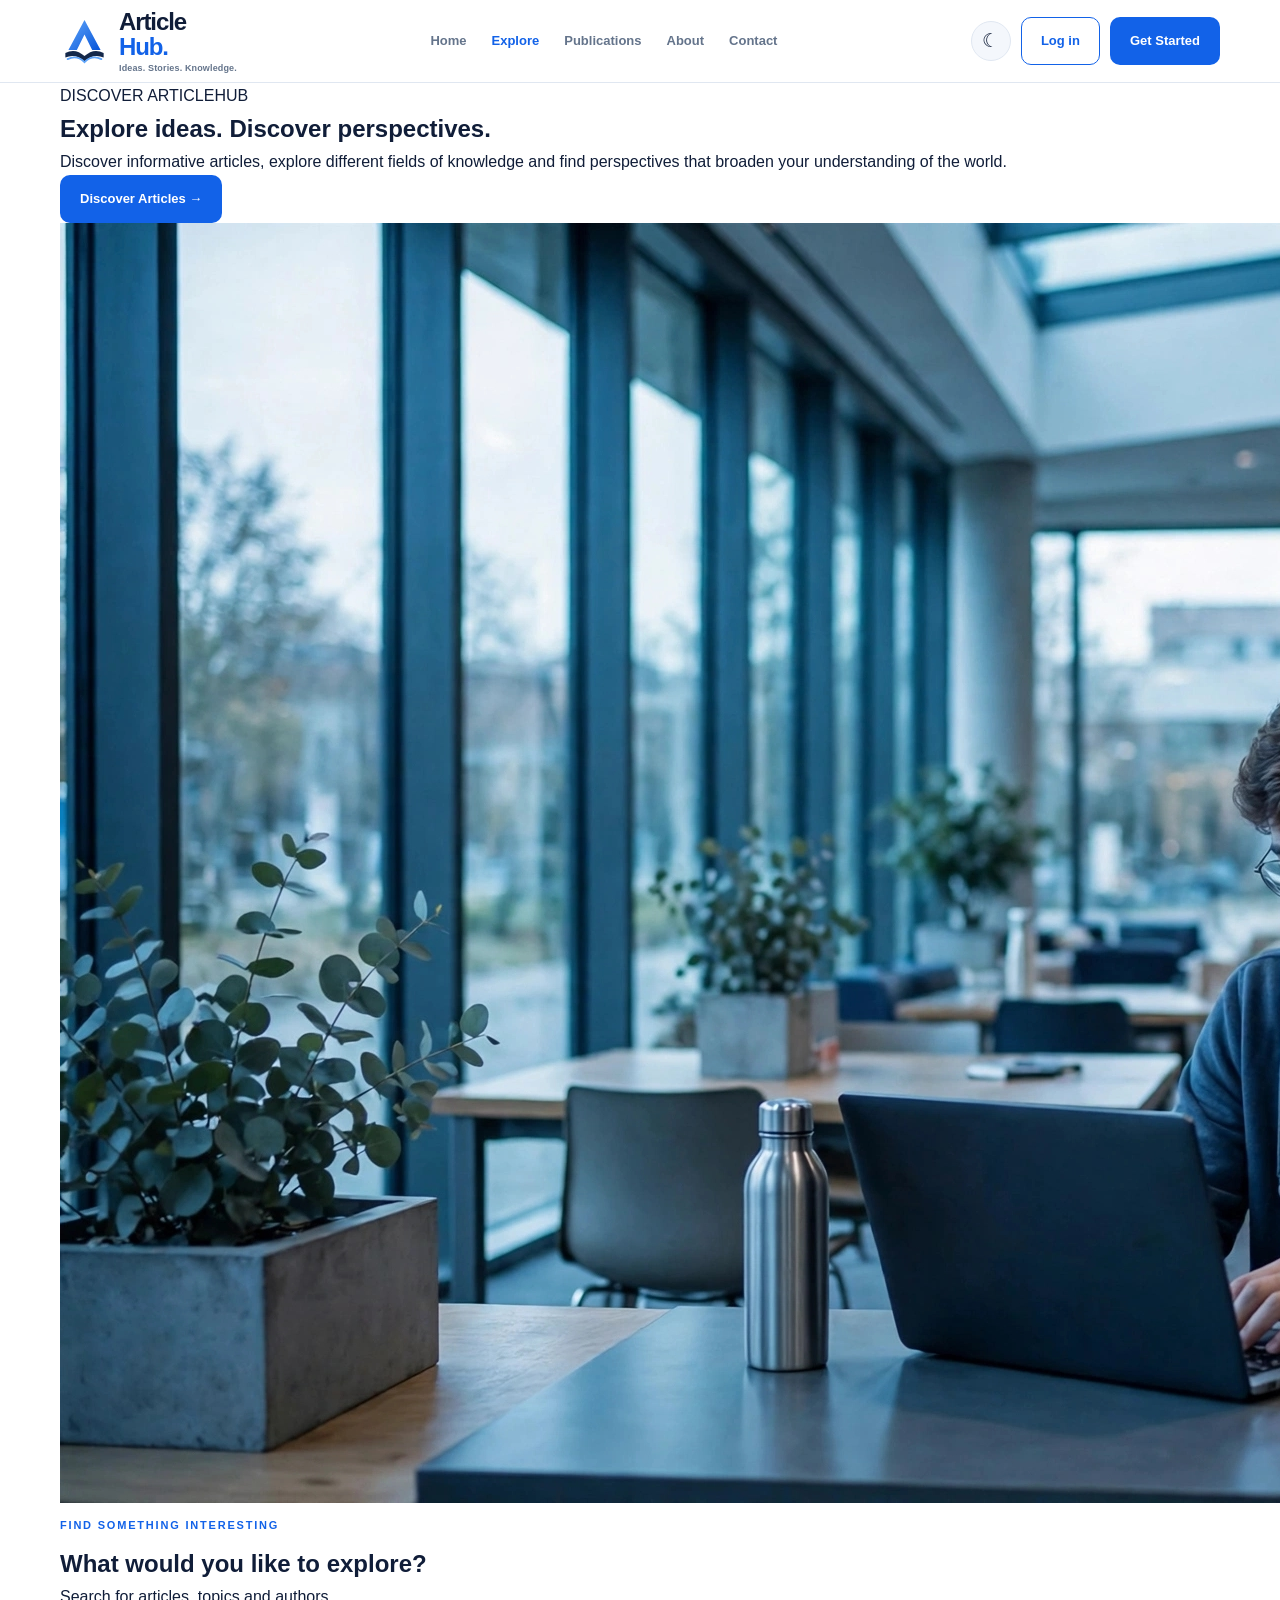
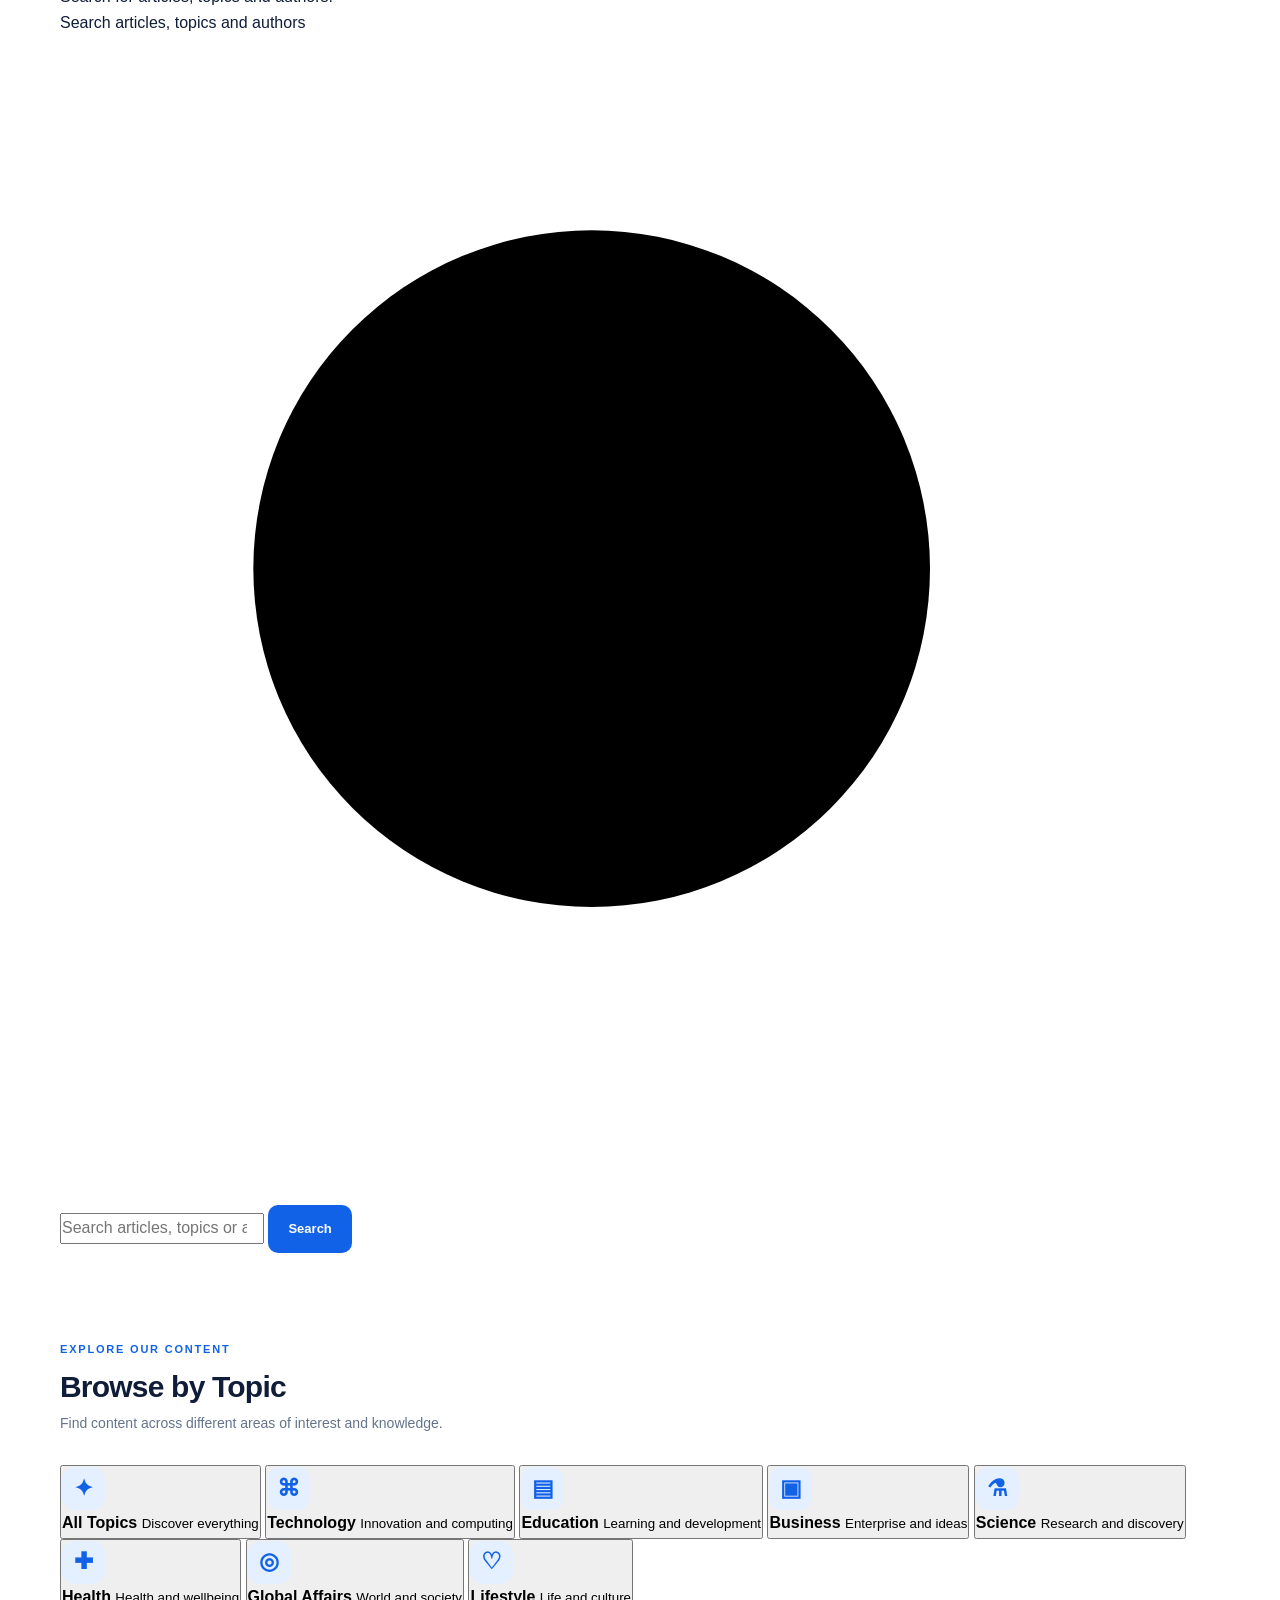
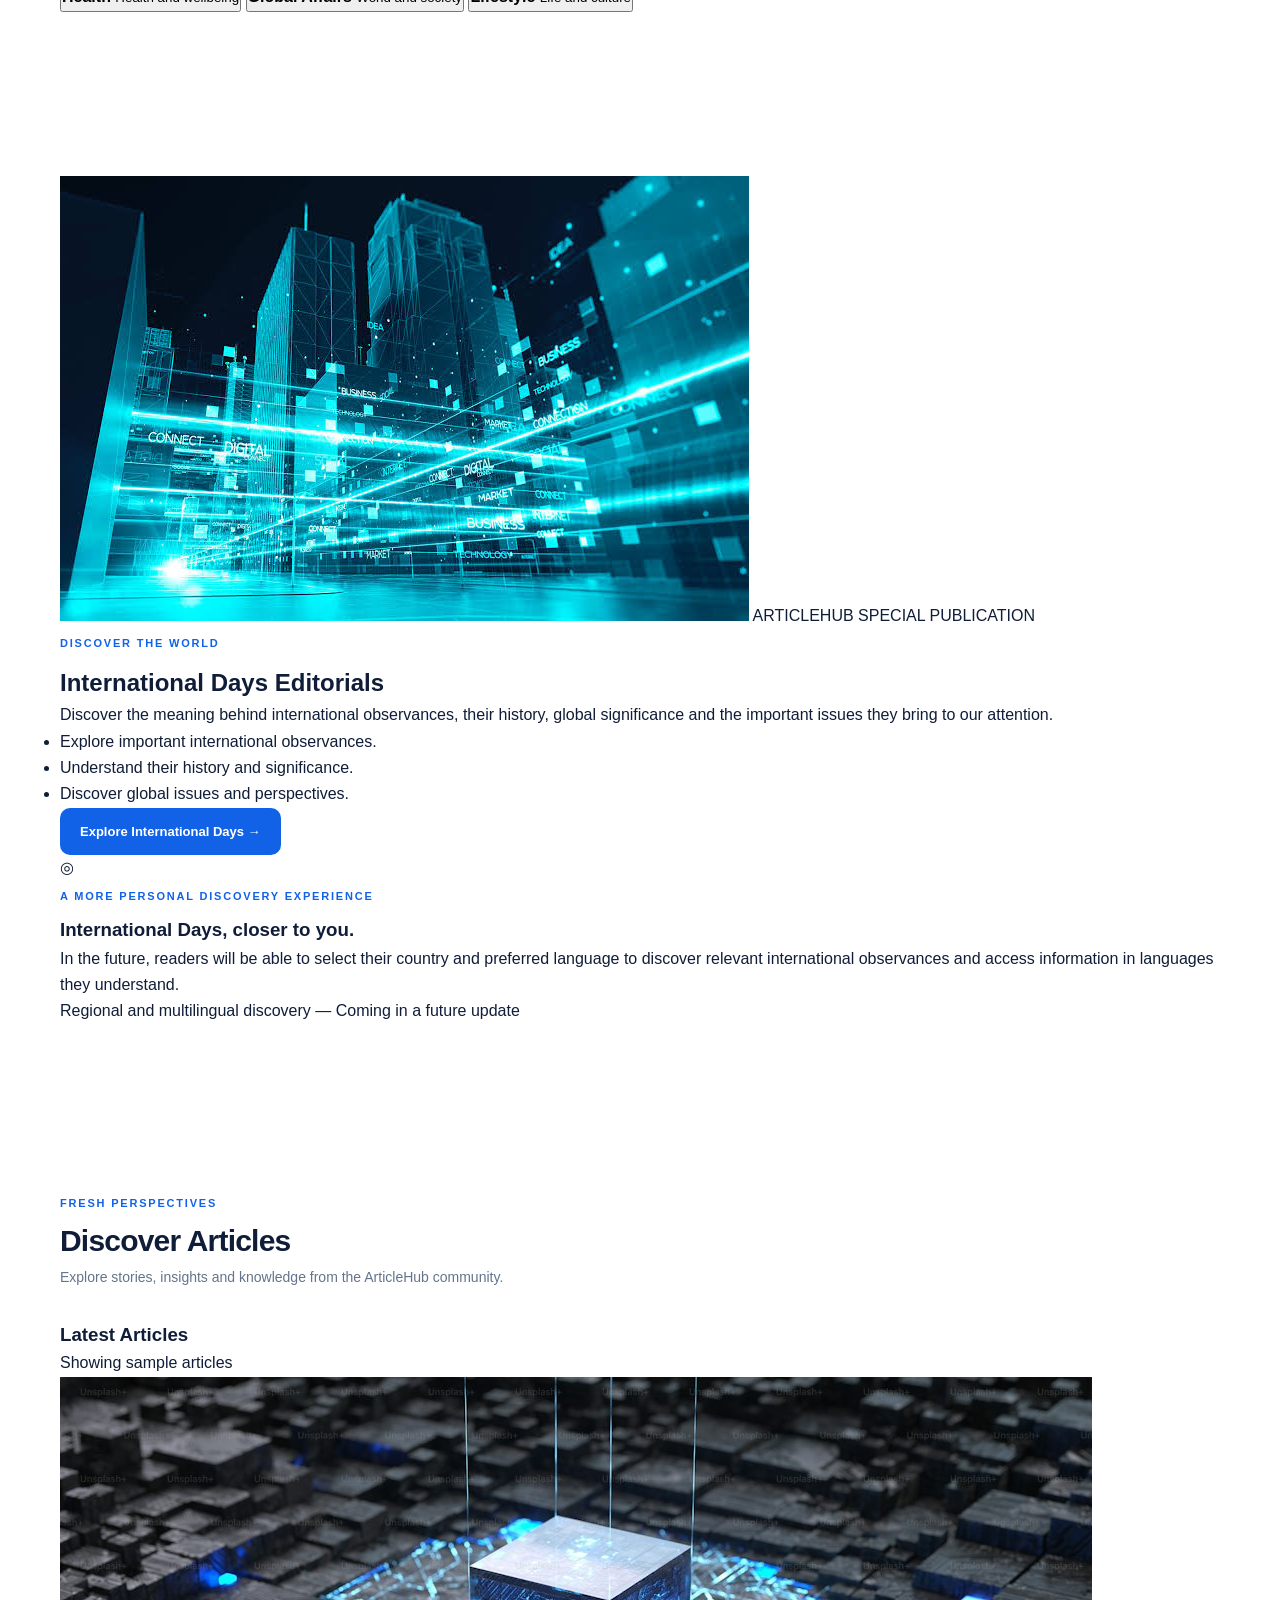
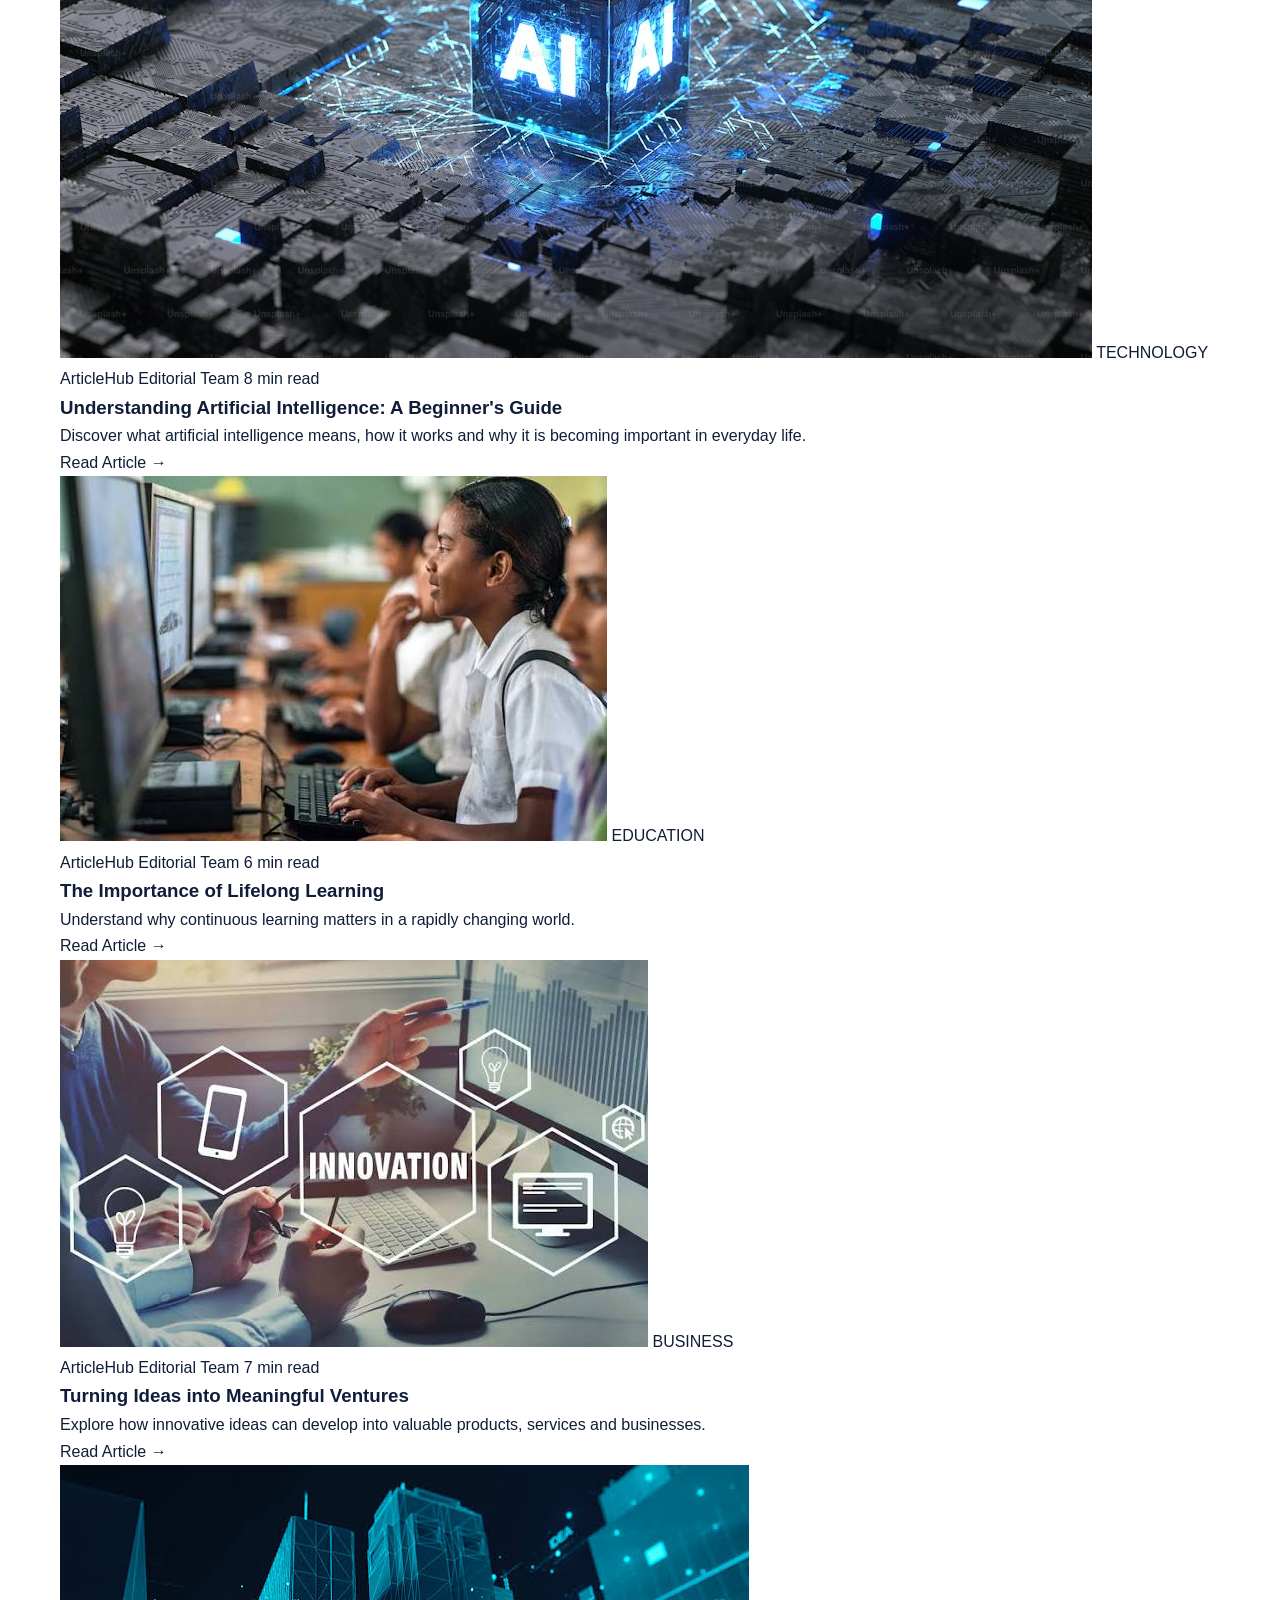
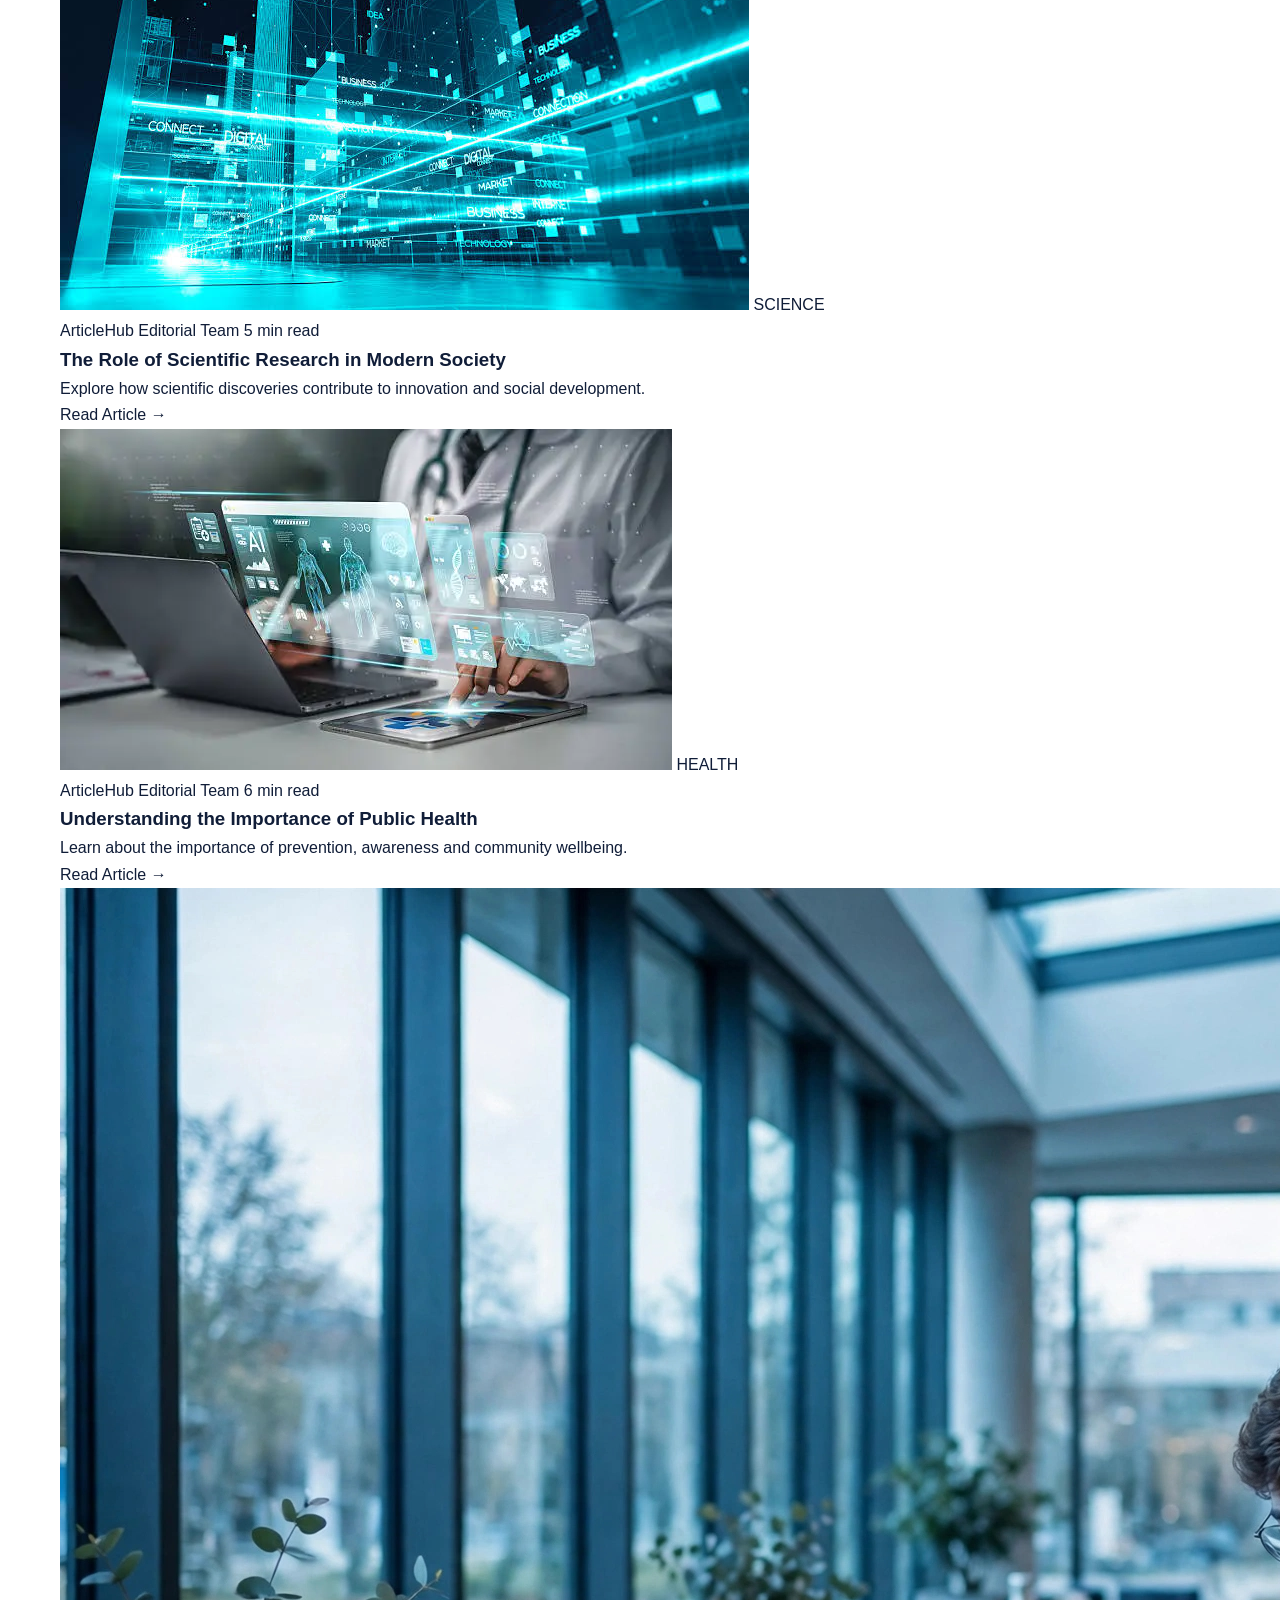
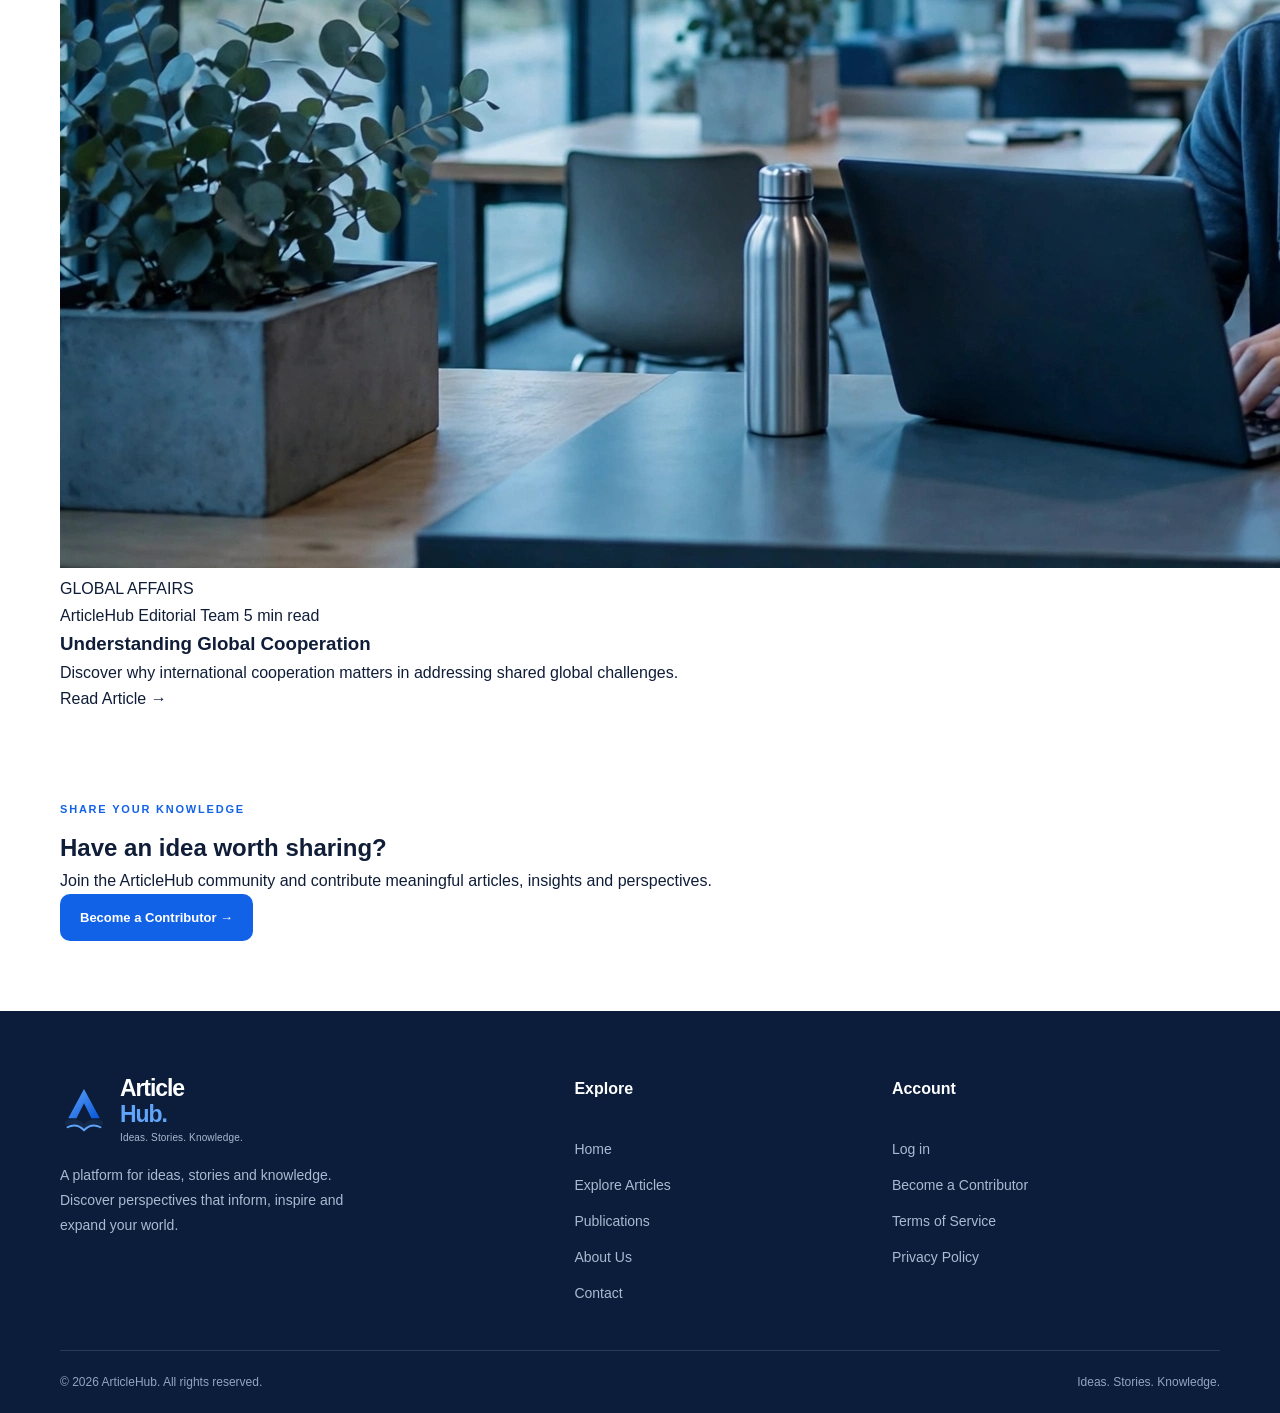
==== explore.html @ 8460eb55 "Create explore.html" ====
<!DOCTYPE html>
<html lang="en">

<head>
    <meta charset="UTF-8">
    <meta name="viewport" content="width=device-width, initial-scale=1.0">

    <meta name="description"
          content="Explore articles, discover new topics and read informative stories from the ArticleHub community.">

    <title>Explore Articles | ArticleHub</title>

    <!-- GLOBAL WEBSITE STYLES -->
    <link rel="stylesheet" href="css/style.css">

    <!-- EXPLORE PAGE STYLES -->
    <link rel="stylesheet" href="css/explore.css">
</head>

<body>

    <!-- =====================================
         HEADER
    ====================================== -->

    <header class="header">
        <div class="container header-inner">

            <!-- ARTICLEHUB BRAND -->

            <a href="index.html"
               class="brand"
               aria-label="ArticleHub home">

                <svg class="brand-icon"
                     viewBox="0 0 64 64"
                     role="img"
                     aria-label="ArticleHub logo">

                    <defs>
                        <linearGradient id="brandBlue"
                                        x1="0" y1="0"
                                        x2="1" y2="1">

                            <stop offset="0%"
                                  stop-color="#60A5FA"/>

                            <stop offset="100%"
                                  stop-color="#0755D9"/>
                        </linearGradient>
                    </defs>

                    <path d="M32 4 L53 43 H42 L32 23 L22 43 H11 Z"
                          fill="url(#brandBlue)"/>

                    <path d="M7 47 Q20 40 32 51 Q44 40 57 47
                             L57 53 Q44 47 32 58 Q20 47 7 53 Z"
                          fill="#14284A"/>

                    <path d="M10 55 Q22 49 32 59 Q42 49 54 55"
                          fill="none"
                          stroke="#60A5FA"
                          stroke-width="2.5"
                          stroke-linecap="round"/>
                </svg>

                <span class="brand-text">
                    Article<span>Hub.</span>
                    <small>Ideas. Stories. Knowledge.</small>
                </span>

            </a>


            <!-- MOBILE MENU -->

            <button class="menu-toggle"
                    id="menu-toggle"
                    aria-label="Open navigation"
                    aria-expanded="false"
                    aria-controls="navigation">

                <span></span>
                <span></span>
                <span></span>

            </button>


            <!-- NAVIGATION -->

            <nav class="navigation" id="navigation">

                <a href="index.html" class="nav-link">
                    Home
                </a>

                <a href="explore.html"
                   class="nav-link active"
                   aria-current="page">
                    Explore
                </a>

                <a href="index.html#publications"
                   class="nav-link">
                    Publications
                </a>

                <a href="index.html#about"
                   class="nav-link">
                    About
                </a>

                <a href="index.html#contact"
                   class="nav-link">
                    Contact
                </a>

                <div class="mobile-actions">

                    <a href="login.html"
                       class="btn btn-outline">
                        Log in
                    </a>

                    <a href="register.html"
                       class="btn btn-primary">
                        Become a Contributor
                    </a>

                </div>

            </nav>


            <!-- HEADER ACTIONS -->

            <div class="header-actions">

                <button class="theme-toggle"
                        id="theme-toggle"
                        aria-label="Toggle colour theme">

                    <span id="theme-icon">☾</span>

                </button>

                <a href="login.html"
                   class="btn btn-outline desktop-auth">
                    Log in
                </a>

                <a href="register.html"
                   class="btn btn-primary desktop-auth">
                    Get Started
                </a>

            </div>

        </div>
    </header>



    <main class="explore-page">


        <!-- =====================================
             EXPLORE HERO
        ====================================== -->

        <section class="explore-hero">

            <div class="container explore-hero-inner">

                <div class="explore-hero-content">

                    <span class="explore-eyebrow">
                        DISCOVER ARTICLEHUB
                    </span>

                    <h1>
                        Explore ideas.
                        <span>Discover perspectives.</span>
                    </h1>

                    <p>
                        Discover informative articles, explore
                        different fields of knowledge and find
                        perspectives that broaden your understanding
                        of the world.
                    </p>

                    <a href="#explore-articles"
                       class="btn btn-primary">
                        Discover Articles →
                    </a>

                </div>


                <div class="explore-hero-visual">

                    <img
                        src="assets/images/homepage-hero.jpg"
                        alt="A reader exploring knowledge and technology"
                    >

                </div>

            </div>

        </section>



        <!-- =====================================
             ARTICLE SEARCH
        ====================================== -->

        <section class="explore-search-section">

            <div class="container">

                <div class="explore-search-wrapper">

                    <div class="explore-search-heading">

                        <span class="section-label">
                            FIND SOMETHING INTERESTING
                        </span>

                        <h2>What would you like to explore?</h2>

                        <p>
                            Search for articles, topics and authors.
                        </p>

                    </div>


                    <form class="explore-search-form"
                          id="explore-search-form"
                          role="search">

                        <label for="explore-search"
                               class="visually-hidden">
                            Search articles, topics and authors
                        </label>

                        <div class="explore-search-input">

                            <svg viewBox="0 0 24 24"
                                 aria-hidden="true">

                                <circle cx="11"
                                        cy="11"
                                        r="7"></circle>

                                <path d="m16 16 4 4"></path>

                            </svg>

                            <input
                                type="search"
                                id="explore-search"
                                placeholder="Search articles, topics or authors..."
                                autocomplete="off"
                            >

                            <button type="submit"
                                    class="btn btn-primary">
                                Search
                            </button>

                        </div>

                    </form>

                </div>

            </div>

        </section>



        <!-- =====================================
             TOPIC DISCOVERY
        ====================================== -->

        <section class="explore-topics section"
                 id="explore-topics">

            <div class="container">

                <div class="section-heading">

                    <div>

                        <span class="section-label">
                            EXPLORE OUR CONTENT
                        </span>

                        <h2>Browse by Topic</h2>

                        <p>
                            Find content across different areas
                            of interest and knowledge.
                        </p>

                    </div>

                </div>


                <!-- TOPIC FILTERS -->

                <div class="explore-topic-grid"
                     id="explore-topic-grid">

                    <button class="explore-topic-card active"
                            type="button"
                            data-topic="all"
                            aria-pressed="true">

                        <span class="topic-icon">✦</span>

                        <strong>All Topics</strong>

                        <small>Discover everything</small>

                    </button>


                    <button class="explore-topic-card"
                            type="button"
                            data-topic="technology"
                            aria-pressed="false">

                        <span class="topic-icon">⌘</span>

                        <strong>Technology</strong>

                        <small>Innovation and computing</small>

                    </button>


                    <button class="explore-topic-card"
                            type="button"
                            data-topic="education"
                            aria-pressed="false">

                        <span class="topic-icon">▤</span>

                        <strong>Education</strong>

                        <small>Learning and development</small>

                    </button>


                    <button class="explore-topic-card"
                            type="button"
                            data-topic="business"
                            aria-pressed="false">

                        <span class="topic-icon">▣</span>

                        <strong>Business</strong>

                        <small>Enterprise and ideas</small>

                    </button>


                    <button class="explore-topic-card"
                            type="button"
                            data-topic="science"
                            aria-pressed="false">

                        <span class="topic-icon">⚗</span>

                        <strong>Science</strong>

                        <small>Research and discovery</small>

                    </button>


                    <button class="explore-topic-card"
                            type="button"
                            data-topic="health"
                            aria-pressed="false">

                        <span class="topic-icon">✚</span>

                        <strong>Health</strong>

                        <small>Health and wellbeing</small>

                    </button>


                    <button class="explore-topic-card"
                            type="button"
                            data-topic="global affairs"
                            aria-pressed="false">

                        <span class="topic-icon">◎</span>

                        <strong>Global Affairs</strong>

                        <small>World and society</small>

                    </button>


                    <button class="explore-topic-card"
                            type="button"
                            data-topic="lifestyle"
                            aria-pressed="false">

                        <span class="topic-icon">♡</span>

                        <strong>Lifestyle</strong>

                        <small>Life and culture</small>

                    </button>

                </div>

            </div>

        </section>



        <!-- =====================================
             INTERNATIONAL DAYS FEATURE
        ====================================== -->

        <section class="international-days-section section"
                 id="international-days">

            <div class="container">

                <article class="international-days-card">

                    <div class="international-days-visual">

                        <img
                            src="assets/images/future-technology.jpg"
                            alt="A global perspective representing international cooperation"
                            loading="lazy"
                        >

                        <span class="international-days-image-label">
                            ARTICLEHUB SPECIAL PUBLICATION
                        </span>

                    </div>


                    <div class="international-days-content">

                        <span class="section-label">
                            DISCOVER THE WORLD
                        </span>

                        <h2>
                            International Days Editorials
                        </h2>

                        <p>
                            Discover the meaning behind international
                            observances, their history, global
                            significance and the important issues
                            they bring to our attention.
                        </p>

                        <ul class="international-days-benefits">

                            <li>
                                Explore important international observances.
                            </li>

                            <li>
                                Understand their history and significance.
                            </li>

                            <li>
                                Discover global issues and perspectives.
                            </li>

                        </ul>

                        <a href="editorials/international-days/index.html"
                           class="btn btn-primary">
                            Explore International Days →
                        </a>

                    </div>

                </article>


                <!-- FUTURE COUNTRY AND LANGUAGE FEATURE -->

                <div class="regional-discovery-card">

                    <div class="regional-discovery-icon">
                        ◎
                    </div>

                    <div class="regional-discovery-content">

                        <span class="section-label">
                            A MORE PERSONAL DISCOVERY EXPERIENCE
                        </span>

                        <h3>
                            International Days, closer to you.
                        </h3>

                        <p>
                            In the future, readers will be able to
                            select their country and preferred language
                            to discover relevant international
                            observances and access information in
                            languages they understand.
                        </p>

                        <span class="coming-soon-label">
                            Regional and multilingual discovery
                            — Coming in a future update
                        </span>

                    </div>

                </div>

            </div>

        </section>



        <!-- =====================================
             LATEST ARTICLES
        ====================================== -->

        <section class="explore-articles-section section"
                 id="explore-articles">

            <div class="container">

                <div class="section-heading">

                    <div>

                        <span class="section-label">
                            FRESH PERSPECTIVES
                        </span>

                        <h2>Discover Articles</h2>

                        <p>
                            Explore stories, insights and knowledge
                            from the ArticleHub community.
                        </p>

                    </div>

                </div>


                <!-- ARTICLE RESULTS INFORMATION -->

                <div class="explore-results-header">

                    <h3 id="explore-results-title">
                        Latest Articles
                    </h3>

                    <p id="explore-results-count"
                       aria-live="polite">
                        Showing sample articles
                    </p>

                </div>


                <!-- ARTICLE GRID -->

                <div class="explore-article-grid"
                     id="explore-article-grid">


                    <!-- ARTICLE 1 -->

                    <article class="explore-article-card"
                             data-category="technology"
                             data-title="Understanding Artificial Intelligence"
                             data-author="ArticleHub Editorial Team">

                        <a href="post.html"
                           class="explore-article-image">

                            <img
                                src="assets/images/ai-technology.jpg"
                                alt="Artificial intelligence and digital technology"
                                loading="lazy"
                            >

                            <span class="article-image-category">
                                TECHNOLOGY
                            </span>

                        </a>


                        <div class="explore-article-content">

                            <div class="explore-article-meta">
                                <span>ArticleHub Editorial Team</span>
                                <span>8 min read</span>
                            </div>

                            <h3>
                                <a href="post.html">
                                    Understanding Artificial Intelligence:
                                    A Beginner's Guide
                                </a>
                            </h3>

                            <p>
                                Discover what artificial intelligence
                                means, how it works and why it is
                                becoming important in everyday life.
                            </p>

                            <a href="post.html"
                               class="explore-read-link">
                                Read Article →
                            </a>

                        </div>

                    </article>



                    <!-- ARTICLE 2 -->

                    <article class="explore-article-card"
                             data-category="education"
                             data-title="The Importance of Lifelong Learning"
                             data-author="ArticleHub Editorial Team">

                        <a href="post.html"
                           class="explore-article-image">

                            <img
                                src="assets/images/digital-learning.jpg"
                                alt="Digital learning and education"
                                loading="lazy"
                            >

                            <span class="article-image-category">
                                EDUCATION
                            </span>

                        </a>


                        <div class="explore-article-content">

                            <div class="explore-article-meta">
                                <span>ArticleHub Editorial Team</span>
                                <span>6 min read</span>
                            </div>

                            <h3>

                                <a href="post.html">
                                    The Importance of Lifelong Learning
                                </a>
                            </h3>

                            <p>
                                Understand why continuous learning
                                matters in a rapidly changing world.
                            </p>

                            <a href="post.html"
                               class="explore-read-link">
                                Read Article →
                            </a>

                        </div>

                    </article>



                    <!-- ARTICLE 3 -->

                    <article class="explore-article-card"
                             data-category="business"
                             data-title="Turning Ideas into Meaningful Ventures"
                             data-author="ArticleHub Editorial Team">

                        <a href="post.html"
                           class="explore-article-image">

                            <img
                                src="assets/images/business-innovation.jpg"
                                alt="Business innovation and entrepreneurship"
                                loading="lazy"
                            >

                            <span class="article-image-category">
                                BUSINESS
                            </span>

                        </a>

                        <div class="explore-article-content">

                            <div class="explore-article-meta">
                                <span>ArticleHub Editorial Team</span>
                                <span>7 min read</span>
                            </div>

                            <h3>
                                <a href="post.html">
                                    Turning Ideas into Meaningful Ventures
                                </a>
                            </h3>

                            <p>
                                Explore how innovative ideas can
                                develop into valuable products,
                                services and businesses.
                            </p>

                            <a href="post.html"
                               class="explore-read-link">
                                Read Article →
                            </a>

                        </div>

                    </article>



                    <!-- ARTICLE 4 -->

                    <article class="explore-article-card"
                             data-category="science"
                             data-title="The Role of Scientific Research in Modern Society"
                             data-author="ArticleHub Editorial Team">

                        <a href="post.html"
                           class="explore-article-image">

                            <img
                                src="assets/images/future-technology.jpg"
                                alt="Scientific research and modern technology"
                                loading="lazy"
                            >

                            <span class="article-image-category">
                                SCIENCE
                            </span>

                        </a>

                        <div class="explore-article-content">

                            <div class="explore-article-meta">
                                <span>ArticleHub Editorial Team</span>
                                <span>5 min read</span>
                            </div>

                            <h3>
                                <a href="post.html">
                                    The Role of Scientific Research
                                    in Modern Society
                                </a>
                            </h3>

                            <p>
                                Explore how scientific discoveries
                                contribute to innovation and
                                social development.
                            </p>

                            <a href="post.html"
                               class="explore-read-link">
                                Read Article →
                            </a>

                        </div>

                    </article>



                    <!-- ARTICLE 5 -->

                    <article class="explore-article-card"
                             data-category="health"
                             data-title="Understanding the Importance of Public Health"
                             data-author="ArticleHub Editorial Team">

                        <a href="post.html"
                           class="explore-article-image">

                            <img
                                src="assets/images/ai-healthcare.jpg"
                                alt="Healthcare professionals working together"
                                loading="lazy"
                            >

                            <span class="article-image-category">
                                HEALTH
                            </span>

                        </a>

                        <div class="explore-article-content">

                            <div class="explore-article-meta">
                                <span>ArticleHub Editorial Team</span>
                                <span>6 min read</span>
                            </div>

                            <h3>
                                <a href="post.html">
                                    Understanding the Importance
                                    of Public Health
                                </a>
                            </h3>

                            <p>
                                Learn about the importance of
                                prevention, awareness and
                                community wellbeing.
                            </p>

                            <a href="post.html"
                               class="explore-read-link">
                                Read Article →
                            </a>

                        </div>

                    </article>



                    <!-- ARTICLE 6 -->

                    <article class="explore-article-card"
                             data-category="global affairs"
                             data-title="Understanding Global Cooperation"
                             data-author="ArticleHub Editorial Team">

                        <a href="post.html"
                           class="explore-article-image">

                            <img
                                src="assets/images/homepage-hero.jpg"
                                alt="People connecting through knowledge and technology"
                                loading="lazy"
                            >

                            <span class="article-image-category">
                                GLOBAL AFFAIRS
                            </span>

                        </a>

                        <div class="explore-article-content">

                            <div class="explore-article-meta">
                                <span>ArticleHub Editorial Team</span>
                                <span>5 min read</span>
                            </div>

                            <h3>
                                <a href="post.html">
                                    Understanding Global Cooperation
                                </a>
                            </h3>

                            <p>
                                Discover why international cooperation
                                matters in addressing shared
                                global challenges.
                            </p>

                            <a href="post.html"
                               class="explore-read-link">
                                Read Article →
                            </a>

                        </div>

                    </article>

                </div>


                <!-- EMPTY SEARCH RESULT -->

                <div class="explore-empty-state"
                     id="explore-empty-state"
                     hidden>

                    <h3>No articles found</h3>

                    <p>
                        We couldn't find any articles matching
                        your search. Try another keyword or topic.
                    </p>

                    <button type="button"
                            class="btn btn-outline"
                            id="clear-explore-filters">
                        Clear Filters
                    </button>

                </div>

            </div>

        </section>



        <!-- =====================================
             CONTRIBUTOR INVITATION
        ====================================== -->

        <section class="explore-contributor-section">

            <div class="container">

                <div class="explore-contributor-card">

                    <div class="explore-contributor-content">

                        <span class="section-label">
                            SHARE YOUR KNOWLEDGE
                        </span>

                        <h2>
                            Have an idea worth sharing?
                        </h2>

                        <p>
                            Join the ArticleHub community and
                            contribute meaningful articles,
                            insights and perspectives.
                        </p>

                        <a href="register.html"
                           class="btn btn-primary">
                            Become a Contributor →
                        </a>

                    </div>

                </div>

            </div>

        </section>

    </main>



    <!-- =====================================
         FOOTER
    ====================================== -->

    <footer class="site-footer article-footer">

        <div class="container">

            <div class="article-footer-main">

                <!-- BRAND -->

                <div class="footer-brand">

                    <a href="index.html"
                       class="brand"
                       aria-label="ArticleHub home">

                        <svg class="brand-icon"
                             viewBox="0 0 64 64"
                             role="img"
                             aria-label="ArticleHub logo">

                            <defs>
                                <linearGradient id="footerBrandBlue"
                                                x1="0" y1="0"
                                                x2="1" y2="1">

                                    <stop offset="0%"
                                          stop-color="#60A5FA"/>

                                    <stop offset="100%"
                                          stop-color="#0755D9"/>

                                </linearGradient>
                            </defs>

                            <path d="M32 4 L53 43 H42 L32 23 L22 43 H11 Z"
                                  fill="url(#footerBrandBlue)"/>

                            <path d="M7 47 Q20 40 32 51 Q44 40 57 47
                                     L57 53 Q44 47 32 58 Q20 47 7 53 Z"
                                  fill="#14284A"/>

                            <path d="M10 55 Q22 49 32 59 Q42 49 54 55"
                                  fill="none"
                                  stroke="#60A5FA"
                                  stroke-width="2.5"
                                  stroke-linecap="round"/>

                        </svg>

                        <span class="brand-text">
                            Article<span>Hub.</span>
                            <small>Ideas. Stories. Knowledge.</small>
                        </span>

                    </a>

                    <p>
                        A platform for ideas, stories and knowledge.
                        Discover perspectives that inform, inspire
                        and expand your world.
                    </p>

                </div>


                <!-- QUICK LINKS -->

                <div class="footer-links">

                    <h3>Explore</h3>

                    <a href="index.html">Home</a>
                    <a href="explore.html">Explore Articles</a>
                    <a href="index.html#publications">Publications</a>
                    <a href="index.html#about">About Us</a>
                    <a href="index.html#contact">Contact</a>

                </div>


                <!-- ACCOUNT LINKS -->

                <div class="footer-links">

                    <h3>Account</h3>

                    <a href="login.html">Log in</a>
                    <a href="register.html">Become a Contributor</a>
                    <a href="terms.html">Terms of Service</a>
                    <a href="privacy.html">Privacy Policy</a>

                </div>

            </div>


            <!-- COPYRIGHT -->

            <div class="footer-bottom">

                <p>
                    © <span id="current-year"></span>
                    ArticleHub. All rights reserved.
                </p>

                <p>
                    Ideas. Stories. Knowledge.
                </p>

            </div>

        </div>

    </footer>


    <!-- SHARED WEBSITE JAVASCRIPT -->

    <script src="js/main.js"></script>

    <!-- EXPLORE PAGE JAVASCRIPT -->

    <script src="js/explore.js"></script>

</body>
</html>
---- css/style.css ----
/* ==========================================
   ARTICLEHUB BRAND SYSTEM
   ========================================== */

:root {
    color-scheme: light;

    --bg: #ffffff;
    --surface: #f4f7fc;
    --surface-strong: #eaf1ff;

    --text: #101d38;
    --muted: #64748b;

    --primary: #1262e8;
    --primary-dark: #0849bd;
    --primary-soft: #e4efff;

    --border: #e0e7f1;

    --header-bg: rgba(255,255,255,.94);

    --footer-bg: #0b1730;
    --footer-text: #eaf1ff;

    --shadow: 0 12px 35px rgba(18, 50, 100, .08);

    --radius: 18px;
}

@media (prefers-color-scheme: dark) {
    :root {
        color-scheme: dark;

        --bg: #0b1220;
        --surface: #121e31;
        --surface-strong: #1b2d49;

        --text: #f1f5fb;
        --muted: #a3b1c5;

        --primary: #65a0ff;
        --primary-dark: #3e82ee;
        --primary-soft: #1b3152;

        --border: #293950;

        --header-bg: rgba(11,18,32,.95);

        --footer-bg: #070d19;
        --footer-text: #eaf1ff;

        --shadow: 0 12px 35px rgba(0,0,0,.25);
    }
}

/* Manual theme override */

html[data-theme="light"] {
    color-scheme: light;

    --bg: #ffffff;
    --surface: #f4f7fc;
    --surface-strong: #eaf1ff;
    --text: #101d38;
    --muted: #64748b;
    --primary: #1262e8;
    --primary-dark: #0849bd;
    --primary-soft: #e4efff;
    --border: #e0e7f1;
    --header-bg: rgba(255,255,255,.94);
    --footer-bg: #0b1730;
    --footer-text: #eaf1ff;
    --shadow: 0 12px 35px rgba(18,50,100,.08);
}

html[data-theme="dark"] {
    color-scheme: dark;

    --bg: #0b1220;
    --surface: #121e31;
    --surface-strong: #1b2d49;
    --text: #f1f5fb;
    --muted: #a3b1c5;
    --primary: #65a0ff;
    --primary-dark: #3e82ee;
    --primary-soft: #1b3152;
    --border: #293950;
    --header-bg: rgba(11,18,32,.95);
    --footer-bg: #070d19;
    --footer-text: #eaf1ff;
    --shadow: 0 12px 35px rgba(0,0,0,.25);
}


/* ==========================================
   RESET AND GLOBAL STYLES
   ========================================== */

* {
    margin: 0;
    padding: 0;
    box-sizing: border-box;
}

html {
    scroll-behavior: smooth;
    scroll-padding-top: 100px;
}

body {
    font-family:
        Inter,
        "Segoe UI",
        Arial,
        sans-serif;

    background: var(--bg);
    color: var(--text);

    line-height: 1.65;
    overflow-x: hidden;

    transition: background .25s, color .25s;
}

a {
    color: inherit;
    text-decoration: none;
}

button,
input {
    font: inherit;
}

button {
    cursor: pointer;
}

.container {
    width: min(1160px, 91%);
    margin-inline: auto;
}

.section {
    padding: 82px 0;
}

.section-label {
    display: inline-block;
    color: var(--primary);

    font-size: 11px;
    font-weight: 800;
    letter-spacing: 1.8px;

    margin-bottom: 10px;
}

.category {
    display: inline-block;
    color: var(--primary);

    font-size: 11px;
    font-weight: 800;
    letter-spacing: 1px;

    margin-bottom: 12px;
}


/* ==========================================
   BRAND AND HEADER
   ========================================== */

.header {
    position: sticky;
    top: 0;
    z-index: 1000;

    background: var(--header-bg);
    backdrop-filter: blur(16px);

    border-bottom: 1px solid var(--border);
}

.header-inner {
    min-height: 82px;

    display: flex;
    align-items: center;
    justify-content: space-between;
    gap: 25px;
}

.brand {
    display: inline-flex;
    align-items: center;
    gap: 10px;
    flex-shrink: 0;
}

.brand-icon {
    width: 49px;
    height: 49px;
}

.brand-text {
    display: flex;
    flex-direction: column;

    font-size: 24px;
    font-weight: 850;
    line-height: 1.05;
    letter-spacing: -1.1px;
}

.brand-text > span {
    display: inline;
    color: var(--primary);
}

.brand-text small {
    color: var(--muted);
    font-size: 9px;
    font-weight: 600;
    letter-spacing: .15px;
    margin-top: 5px;
}

.navigation {
    display: flex;
    align-items: center;
    gap: 25px;
}

.nav-link {
    color: var(--muted);
    font-size: 13px;
    font-weight: 650;

    transition: color .2s;
}

.nav-link:hover,
.nav-link.active {
    color: var(--primary);
}

.header-actions {
    display: flex;
    align-items: center;
    gap: 10px;
}

.search-box {
    display: flex;
    align-items: center;
    gap: 9px;

    padding: 10px 13px;

    background: var(--surface);
    border: 1px solid var(--border);
    border-radius: 30px;

    width: 195px;
}

.search-box svg {
    width: 17px;
    height: 17px;

    fill: none;
    stroke: var(--muted);
    stroke-width: 2;
    flex-shrink: 0;
}

.search-box input {
    width: 100%;
    min-width: 0;

    border: none;
    outline: none;

    background: transparent;
    color: var(--text);
    font-size: 12px;
}

.theme-toggle {
    width: 40px;
    height: 40px;

    border: 1px solid var(--border);
    border-radius: 50%;

    background: var(--surface);
    color: var(--text);

    font-size: 19px;
}

.menu-toggle {
    display: none;

    width: 42px;
    height: 42px;

    border: 1px solid var(--border);
    border-radius: 10px;

    background: var(--surface);
}

.menu-toggle span {
    display: block;

    width: 19px;
    height: 2px;

    margin: 4px auto;

    background: var(--text);
    border-radius: 5px;
}

.mobile-actions {
    display: none;
}


/* ==========================================
   BUTTONS
   ========================================== */

.btn {
    display: inline-flex;
    align-items: center;
    justify-content: center;
    gap: 9px;

    padding: 12px 19px;

    border: 1px solid transparent;
    border-radius: 10px;

    font-size: 13px;
    font-weight: 750;

    transition:
        transform .2s,
        background .2s,
        border-color .2s;
}

.btn:hover {
    transform: translateY(-2px);
}

.btn-primary {
    background: var(--primary);
    color: #ffffff;
}

.btn-primary:hover {
    background: var(--primary-dark);
}

.btn-outline {
    background: transparent;
    color: var(--primary);
    border-color: var(--primary);
}

.btn-outline:hover {
    background: var(--primary-soft);
}


/* ==========================================
   HERO
   ========================================== */

.hero {
    position: relative;
    overflow: hidden;

    padding: 85px 0 90px;

    background:
        radial-gradient(
            circle at 85% 35%,
            var(--primary-soft),
            transparent 36%
        ),
        var(--surface);
}

.hero-inner {
    display: grid;
    grid-template-columns: 1.05fr .95fr;

    align-items: center;
    gap: 40px;
}

.hero-content {
    position: relative;
    z-index: 2;
}

.eyebrow {
    display: inline-flex;
    align-items: center;
    gap: 9px;

    padding: 7px 13px;

    background: var(--primary-soft);
    color: var(--primary);

    border-radius: 30px;

    font-size: 10px;
    font-weight: 800;
    letter-spacing: 1px;
}

.status-dot {
    width: 7px;
    height: 7px;

    background: var(--primary);
    border-radius: 50%;
}

.hero h1 {
    margin: 22px 0;

    max-width: 650px;

    font-size: clamp(38px, 5vw, 61px);
    line-height: 1.12;

    letter-spacing: -2.5px;
    font-weight: 850;
}

.hero h1 span {
    display: block;
    color: var(--primary);
}

.hero-content > p {
    max-width: 530px;

    color: var(--muted);
    font-size: 16px;

    margin-bottom: 27px;
}

.hero-buttons {
    display: flex;
    flex-wrap: wrap;
    gap: 12px;
}

.hero-note {
    display: flex;
    flex-wrap: wrap;
    gap: 18px;

    margin-top: 30px;

    color: var(--muted);
    font-size: 12px;
    font-weight: 650;
}

.hero-note span:not(:last-child)::after {
    content: "•";
    margin-left: 18px;
    color: var(--primary);
}


/* ==========================================
   HERO ILLUSTRATION
   ========================================== */

.hero-art {
    position: relative;

    min-height: 380px;

    display: flex;
    align-items: center;
    justify-content: center;
}

.art-glow {
    position: absolute;

    width: 290px;
    height: 290px;

    background: var(--primary);
    opacity: .12;

    border-radius: 50%;
    filter: blur(45px);
}

.art-globe {
    position: relative;
    z-index: 2;

    width: 190px;
    height: 190px;

    display: grid;
    place-items: center;

    border: 2px solid #75aaff;
    border-radius: 50%;

    background:
        radial-gradient(circle at 35% 25%,
            #a9d0ff,
            #2876e7 45%,
            #0d347f 100%);

    box-shadow:
        0 0 45px rgba(18, 98, 232, .4),
        inset -18px -15px 30px rgba(0,0,0,.25);
}

.art-globe strong {
    color: white;
    font-size: 48px;
    font-weight: 900;
    letter-spacing: -5px;
}

.art-globe > span {
    position: absolute;
    top: 23px;
    right: 34px;
    color: white;
    font-size: 22px;
}

.globe-lines {
    position: absolute;
    inset: 10px 40px;

    border-left: 1px solid rgba(255,255,255,.4);
    border-right: 1px solid rgba(255,255,255,.4);

    border-radius: 50%;
}

.art-orbit {
    position: absolute;

    width: 330px;
    height: 120px;

    border: 1px solid rgba(55,130,245,.55);
    border-radius: 50%;
}

.orbit-one {
    transform: rotate(-25deg);
}

.orbit-two {
    transform: rotate(35deg);
}

.art-book {
    position: absolute;
    z-index: 3;

    width: 255px;
    height: 70px;

    bottom: 48px;

    display: flex;
    align-items: flex-end;
}

.book-page {
    width: 50%;
    height: 54px;

    background: linear-gradient(160deg, #ffffff, #c8dcfa);
    border: 1px solid #9dbce8;

    box-shadow: 0 12px 18px rgba(0,0,0,.12);
}

.left-page {
    border-radius: 8px 0 3px 8px;
    transform: skewY(7deg);
}

.right-page {
    border-radius: 0 8px 8px 3px;
    transform: skewY(-7deg);
}

.floating-card {
    position: absolute;
    z-index: 4;

    display: flex;
    align-items: center;
    gap: 9px;

    padding: 12px 15px;

    background: var(--bg);
    border: 1px solid var(--border);
    border-radius: 12px;

    box-shadow: var(--shadow);
}

.floating-card span {
    color: var(--primary);
    font-size: 20px;
}

.floating-card small {
    font-size: 11px;
    font-weight: 750;
}

.card-education {
    top: 25px;
    left: 5px;
}

.card-technology {
    top: 60px;
    right: 0;
}

.card-ideas {
    bottom: 30px;
    right: 15px;
}

.art-caption {
    position: absolute;
    bottom: 0;
    left: 10px;

    display: flex;
    flex-direction: column;
}

.art-caption strong {
    font-size: 13px;
}

.art-caption span {
    font-size: 11px;
    color: var(--muted);
}


/* ==========================================
   SECTION HEADINGS
   ========================================== */

.section-heading {
    display: flex;
    justify-content: space-between;
    align-items: flex-end;
    gap: 20px;

    margin-bottom: 30px;
}

.section-heading h2 {
    font-size: 30px;
    line-height: 1.25;
    letter-spacing: -.8px;
}

.section-heading p {
    color: var(--muted);
    font-size: 14px;
    margin-top: 7px;
}

.view-link {
    color: var(--primary);
    font-size: 13px;
    font-weight: 750;
}

.view-link:hover {
    text-decoration: underline;
}


/* ==========================================
   FEATURED STORY
   ========================================== */

.featured-card {
    display: grid;
    grid-template-columns: .95fr 1.05fr;

    overflow: hidden;

    border: 1px solid var(--border);
    border-radius: var(--radius);

    background: var(--surface);
    box-shadow: var(--shadow);
}

.featured-art {
    min-height: 300px;

    display: grid;
    place-items: center;

    background:
        radial-gradient(circle at 50% 45%,
            #287ce9,
            #0c347d 55%,
            #091c42);
}

.featured-art-content {
    text-align: center;
    color: white;
}

.featured-art-content > span {
    font-size: 10px;
    font-weight: 800;
    letter-spacing: 1.5px;
}

.tech-symbol {
    width: 115px;
    height: 115px;

    display: grid;
    place-items: center;

    margin: 18px auto;

    border: 1px solid #83baff;
    border-radius: 25px;

    background: linear-gradient(145deg,#1e83ff,#06255c);

    color: white;
    font-size: 42px;
    font-weight: 900;

    box-shadow: 0 0 35px rgba(68,157,255,.5);
}

.featured-art-content p {
    font-size: 10px;
    letter-spacing: 1px;
}

.featured-info {
    padding: 38px;

    display: flex;
    flex-direction: column;
    align-items: flex-start;
}

.featured-info h3 {
    font-size: 27px;
    line-height: 1.3;

    margin-bottom: 13px;
}

.featured-info > p {
    color: var(--muted);
    font-size: 14px;

    margin-bottom: 20px;
}

.article-details {
    display: flex;
    flex-wrap: wrap;
    gap: 18px;

    color: var(--muted);
    font-size: 11px;

    margin-top: auto;
    margin-bottom: 22px;
}


/* ==========================================
   CATEGORIES
   ========================================== */

.categories-section {
    background: var(--surface);
}

.category-grid {
    display: grid;
    grid-template-columns: repeat(4, 1fr);
    gap: 15px;
}

.topic-card {
    min-height: 125px;

    display: flex;
    flex-direction: column;
    align-items: center;
    justify-content: center;
    gap: 10px;

    background: var(--bg);
    border: 1px solid var(--border);
    border-radius: 15px;

    transition: .2s;
}

.topic-card:hover,
.topic-card.selected {
    border-color: var(--primary);
    background: var(--primary-soft);
    transform: translateY(-4px);
}

.topic-icon {
    width: 43px;
    height: 43px;

    display: grid;
    place-items: center;

    border-radius: 13px;

    background: var(--primary-soft);
    color: var(--primary);

    font-size: 23px;
    font-weight: 800;
}

.topic-card strong {
    font-size: 12px;
}


/* ==========================================
   ARTICLE CARDS
   ========================================== */

.article-grid {
    display: grid;
    grid-template-columns: repeat(3, 1fr);
    gap: 22px;
}

.article-card {
    overflow: hidden;

    background: var(--bg);
    border: 1px solid var(--border);
    border-radius: var(--radius);

    box-shadow: var(--shadow);

    transition: transform .2s;
}

.article-card:hover {
    transform: translateY(-5px);
}

.article-card.hidden {
    display: none;
}

.article-cover {
    height: 190px;

    display: flex;
    flex-direction: column;
    justify-content: space-between;

    padding: 20px;
    color: white;
}

.article-cover span {
    font-size: 10px;
    font-weight: 800;
    letter-spacing: 1.5px;
}

.article-cover strong {
    font-size: 42px;
    font-weight: 900;
}

.cover-tech {
    background: linear-gradient(135deg,#092451,#1262e8);
}

.cover-education {
    background: linear-gradient(135deg,#075c61,#4eb5a6);
}

.cover-business {
    background: linear-gradient(135deg,#39216d,#9772d9);
}

.article-body {
    padding: 23px;
}

.article-body h3 {
    font-size: 18px;
    line-height: 1.4;
    margin-bottom: 10px;
}

.article-body p {
    color: var(--muted);
    font-size: 13px;
    margin-bottom: 18px;
}

.empty-message {
    display: none;
    color: var(--muted);
    padding: 25px 0;
    text-align: center;
}

.empty-message.show {
    display: block;
}


/* ==========================================
   PUBLICATIONS
   ========================================== */

.publication-card {
    display: flex;
    align-items: center;
    gap: 30px;

    padding: 35px;

    background: var(--surface);
    border: 1px solid var(--border);
    border-radius: var(--radius);
}

.publication-mark {
    width: 125px;
    height: 125px;

    flex-shrink: 0;

    display: flex;
    flex-direction: column;
    justify-content: center;
    align-items: center;

    border-radius: 20px;

    background: linear-gradient(145deg,#dceaff,#a9cbff);
    color: #0755d9;
}

.publication-mark span {
    font-size: 49px;
    font-weight: 900;
    line-height: 1;
}

.publication-mark small {
    font-size: 9px;
    font-weight: 850;
    letter-spacing: 1px;
}

.publication-info h3 {
    font-size: 24px;
    margin-bottom: 10px;
}

.publication-info p {
    color: var(--muted);
    font-size: 14px;

    max-width: 650px;
    margin-bottom: 20px;
}


/* ==========================================
   ABOUT
   ========================================== */

.about-section {
    padding: 90px 0;
    background: var(--surface);
}

.about-inner {
    max-width: 780px;
    text-align: center;
}

.about-inner h2 {
    font-size: clamp(30px,4vw,43px);
    line-height: 1.25;

    margin: 15px 0;
}

.about-inner h2 span {
    color: var(--primary);
}

.about-inner p {
    color: var(--muted);
    font-size: 15px;

    margin-bottom: 25px;
}


/* ==========================================
   NEWSLETTER
   ========================================== */

.newsletter-section {
    padding: 65px 0;

    background:
        radial-gradient(circle at 95% 10%,
            #367ee8,
            transparent 35%),
        linear-gradient(115deg,#073c9c,#1262e8);

    color: white;
}

.newsletter-inner {
    display: grid;
    grid-template-columns: 1fr 1fr;
    align-items: center;
    gap: 40px;
}

.newsletter-label {
    color: #c9ddff;

    font-size: 10px;
    font-weight: 800;
    letter-spacing: 1.5px;
}

.newsletter-copy h2 {
    font-size: 36px;
    margin: 8px 0;
}

.newsletter-copy p {
    max-width: 450px;
    color: #dce9ff;
    font-size: 14px;
}

.newsletter-form label {
    display: block;
    margin-bottom: 9px;

    font-size: 12px;
    font-weight: 700;
}

.newsletter-input {
    display: flex;
    gap: 8px;

    padding: 6px;

    border-radius: 12px;
    background: white;
}

.newsletter-input input {
    flex: 1;
    min-width: 0;

    padding: 10px;

    border: none;
    outline: none;

    color: #172033;
    background: transparent;
    font-size: 13px;
}

.newsletter-input .btn {
    flex-shrink: 0;
}

.newsletter-form > p {
    min-height: 20px;
    margin-top: 9px;

    color: #ffffff;
    font-size: 12px;
}


/* ==========================================
   FOOTER
   ========================================== */

.footer {
    padding: 45px 0 20px;

    background: var(--footer-bg);
    color: var(--footer-text);
}

.footer-main {
    display: flex;
    align-items: center;
    justify-content: space-between;
    gap: 25px;

    padding-bottom: 30px;
}

.footer-brand .brand-text {
    color: white;
}

.footer-brand .brand-text small {
    color: #a9b8d2;
}

.footer-links {
    display: flex;
    flex-wrap: wrap;
    gap: 22px;
}

.footer-links a {
    color: #c5d0e2;
    font-size: 12px;
}

.footer-links a:hover {
    color: #70aaff;
}

.social-links {
    display: flex;
    gap: 9px;
}

.social-links a {
    width: 35px;
    height: 35px;

    display: grid;
    place-items: center;

    border: 1px solid #30415e;
    border-radius: 50%;

    color: white;
    font-size: 14px;
}

.social-links a:hover {
    background: var(--primary);
}

.footer-bottom {
    display: flex;
    justify-content: space-between;
    gap: 20px;

    padding-top: 20px;

    border-top: 1px solid #293952;

    color: #a9b8d2;
    font-size: 11px;
}


/* ==========================================
   TABLET RESPONSIVENESS
   ========================================== */

@media (max-width: 1000px) {

    .header-inner {
        gap: 15px;
    }

    .navigation {
        gap: 14px;
    }

    .search-box {
        width: 155px;
    }

    .hero-inner {
        gap: 20px;
    }

    .hero h1 {
        font-size: 46px;
    }

    .footer-main {
        flex-wrap: wrap;
    }
}

/* ==========================================
   MOBILE RESPONSIVENESS
   ========================================== */

@media (max-width: 760px) {

    .header-inner {
        min-height: 72px;
    }

    .brand-icon {
        width: 42px;
        height: 42px;
    }

    .brand-text {
        font-size: 20px;
    }

    .menu-toggle {
        display: block;
        order: 3;
    }

    .header-actions {
        margin-left: auto;
    }

    .search-box {
        width: 42px;
        padding: 10px;
    }

    .search-box input {
        display: none;
    }

    .search-box:focus-within {
        width: 160px;
    }

    .search-box:focus-within input {
        display: block;
    }

    .desktop-auth {
        display: none;
    }

    .navigation {
        position: absolute;
        top: 100%;
        left: 0;
        right: 0;

        display: none;
        flex-direction: column;
        align-items: stretch;

        padding: 20px 5%;

        background: var(--bg);
        border-bottom: 1px solid var(--border);
        box-shadow: var(--shadow);
    }

    .navigation.open {
        display: flex;
    }

    .nav-link {
        padding: 9px 0;
    }

    .mobile-actions {
        display: flex;
        gap: 10px;
        margin-top: 10px;
    }

    .hero {
        padding: 65px 0;
    }

    .hero-inner {
        grid-template-columns: 1fr;
    }

    .hero h1 {
        font-size: clamp(37px,9vw,52px);
    }

    .hero-art {
        min-height: 330px;
    }

    .art-globe {
        width: 155px;
        height: 155px;
    }

    .art-globe strong {
        font-size: 39px;
    }

    .art-orbit {
        width: 270px;
        height: 100px;
    }

    .art-book {
        width: 220px;
        bottom: 45px;
    }

    .section {
        padding: 60px 0;
    }

    .section-heading {
        align-items: flex-start;
        flex-direction: column;
    }

    .featured-card {
        grid-template-columns: 1fr;
    }

    .featured-art {
        min-height: 240px;
    }

    .featured-info {
        padding: 25px;
    }

    .featured-info h3 {
        font-size: 23px;
    }

    .category-grid {
        grid-template-columns: repeat(2,1fr);
    }

    .article-grid {
        grid-template-columns: 1fr;
    }

    .publication-card {
        align-items: flex-start;
        flex-direction: column;
        padding: 25px;
    }

    .publication-mark {
        width: 95px;
        height: 95px;
    }

    .publication-mark span {
        font-size: 38px;
    }

    .newsletter-inner {
        grid-template-columns: 1fr;
        gap: 25px;
    }

    .newsletter-copy h2 {
        font-size: 31px;
    }

    .footer-main {
        flex-direction: column;
        align-items: flex-start;
    }

    .footer-bottom {
        flex-direction: column;
    }
}


/* ==========================================
   SMALL MOBILE DEVICES
   ========================================== */

@media (max-width: 390px) {

    .brand-text {
        font-size: 18px;
    }

    .brand-icon {
        width: 36px;
        height: 36px;
    }

    .theme-toggle {
        width: 35px;
        height: 35px;
    }

    .hero h1 {
        font-size: 35px;
    }

    .floating-card {
        padding: 9px;
    }

    .floating-card small {
        font-size: 9px;
    }

    .newsletter-input {
        flex-direction: column;
    }

    .newsletter-input .btn {
        width: 100%;
    }
}

/* =================================
   ARTICLEHUB HERO PHOTO DESIGN
================================= */

.hero {
    position: relative;
    overflow: hidden;
    padding: 75px 0;
    background: linear-gradient(
        120deg,
        #071a3b,
        #102e5c,
        #0b1d3b
    );
}

.hero-inner {
    display: grid;
    grid-template-columns: 0.9fr 1.1fr;
    align-items: center;
    gap: 45px;
}

.hero-content {
    position: relative;
    z-index: 2;
    max-width: 590px;
}

.hero-content h1 {
    color: #ffffff;
}

.hero-content h1 span {
    color: #60a5fa;
}

.hero-content p {
    color: #d7e5f8;
}

.hero-note {
    display: flex;
    flex-wrap: wrap;
    gap: 18px;
    color: #c6d8f1;
    margin-top: 28px;
    font-size: 0.9rem;
}

.hero-visual {
    position: relative;
    min-height: 430px;
    height: 100%;
    border-radius: 24px;
    overflow: hidden;
    background: #16345c;
    box-shadow: 0 25px 60px rgba(0, 0, 0, 0.3);
}

.hero-photo {
    position: absolute;
    width: 100%;
    height: 100%;
    inset: 0;
    object-fit: cover;
    object-position: center;
}

.hero-photo-overlay {
    position: absolute;
    inset: 0;
    background: linear-gradient(
        0deg,
        rgba(4, 17, 39, 0.75),
        transparent 55%
    );
}

.hero-image-caption {
    position: absolute;
    bottom: 25px;
    left: 25px;
    right: 25px;
    display: flex;
    align-items: center;
    gap: 14px;
    padding: 17px;
    border: 1px solid rgba(255, 255, 255, 0.2);
    border-radius: 15px;
    background: rgba(5, 22, 49, 0.75);
    backdrop-filter: blur(12px);
    color: #ffffff;
}

.caption-icon {
    font-size: 28px;
    color: #60a5fa;
}

.hero-image-caption strong,
.hero-image-caption small {
    display: block;
}

.hero-image-caption small {
    color: #cbd5e1;
    margin-top: 4px;
}

.hero-image-label {
    position: absolute;
    top: 22px;
    right: 22px;
    padding: 10px 15px;
    border-radius: 30px;
    background: rgba(5, 22, 49, 0.75);
    color: white;
    font-size: 0.7rem;
    letter-spacing: 1px;
    backdrop-filter: blur(10px);
}

.label-dot {
    display: inline-block;
    width: 8px;
    height: 8px;
    border-radius: 50%;
    background: #38bdf8;
    margin-right: 6px;
}

/* MOBILE RESPONSIVENESS */

@media (max-width: 900px) {
    .hero {
        padding: 55px 0;
    }

    .hero-inner {
        grid-template-columns: 1fr;
        gap: 35px;
    }

    .hero-content {
        max-width: 100%;
    }

    .hero-visual {
        min-height: 350px;
    }
}

@media (max-width: 600px) {
    .hero {
        padding: 45px 0;
    }

    .hero-visual {
        min-height: 280px;
        border-radius: 17px;
    }

    .hero-image-caption {
        left: 12px;
        right: 12px;
        bottom: 12px;
        padding: 12px;
    }

    .hero-image-label {
        top: 12px;
        right: 12px;
        font-size: 0.6rem;
    }

    .hero-note {
        gap: 12px;
        font-size: 0.8rem;
    }
}

/* ARTICLE COVER IMAGE */

.article-cover-image {
    position: relative;
    min-height: 480px;
    overflow: hidden;
    border-radius: 20px;
    background: #102e5c;
}

.article-cover-photo {
    position: absolute;
    inset: 0;
    width: 100%;
    height: 100%;
    object-fit: cover;
    object-position: center;
}

.article-cover-overlay {
    position: absolute;
    inset: 0;
    background: linear-gradient(
        0deg,
        rgba(4, 17, 39, 0.85),
        rgba(4, 17, 39, 0.05) 75%
    );
}

.article-cover-caption {
    position: absolute;
    left: 40px;
    bottom: 35px;
    z-index: 2;
    color: #ffffff;
    max-width: 650px;
}

.article-cover-caption span {
    font-size: 0.75rem;
    letter-spacing: 2px;
    color: #93c5fd;
    font-weight: 700;
}

.article-cover-caption h2 {
    font-size: clamp(2rem, 5vw, 3.5rem);
    margin: 12px 0;
    color: #ffffff;
}

.article-cover-caption p {
    color: #e2e8f0;
    font-size: 1rem;
}

@media (max-width: 600px) {
    .article-cover-image {
        min-height: 300px;
        border-radius: 14px;
    }

    .article-cover-caption {
        left: 18px;
        right: 18px;
        bottom: 20px;
    }
}

/* =================================
   ARTICLEHUB PROFESSIONAL FOOTER
================================= */

.article-footer {
    background: #0b1d3a;
    color: #ffffff;
    padding: 65px 0 20px;
    margin-top: 70px;
}

.article-footer-main {
    display: grid;
    grid-template-columns: 1.4fr 0.8fr 1fr;
    gap: 55px;
    padding-bottom: 45px;
}

/* BRAND */

.article-footer .brand {
    display: inline-flex;
    align-items: center;
    gap: 12px;
    text-decoration: none;
}

.article-footer .brand-icon {
    width: 48px;
    height: 48px;
}

.article-footer .brand-text {
    color: #ffffff;
    font-size: 23px;
    font-weight: 800;
    line-height: 1.1;
}

.article-footer .brand-text span {
    color: #60a5fa;
}

.article-footer .brand-text small {
    display: block;
    margin-top: 5px;
    font-size: 10px;
    font-weight: 500;
    color: #a9bad3;
}

.article-footer .footer-brand p {
    max-width: 320px;
    margin-top: 20px;
    color: #a9bad3;
    font-size: 14px;
    line-height: 1.8;
}

/* FOOTER LINKS AND SOCIAL */

.article-footer h3 {
    font-size: 16px;
    margin-bottom: 22px;
    color: #ffffff;
}

.article-footer .footer-links {
    display: flex;
    flex-direction: column;
    gap: 13px;
}

.article-footer .footer-links a {
    color: #a9bad3;
    text-decoration: none;
    font-size: 14px;
    transition: color 0.2s ease;
}

.article-footer .footer-links a:hover {
    color: #60a5fa;
}

.article-footer .footer-social p {
    color: #a9bad3;
    font-size: 14px;
    line-height: 1.7;
}

/* SOCIAL ICONS */

.article-footer .social-icons {
    display: flex;
    align-items: center;
    flex-wrap: wrap;
    gap: 12px;
    margin-top: 22px;
}

.article-footer .social-link {
    width: 40px;
    height: 40px;
    display: flex;
    align-items: center;
    justify-content: center;
    border: 1px solid #344b6c;
    border-radius: 50%;
    color: #ffffff;
    text-decoration: none;
    transition: 0.25s ease;
}

.article-footer .social-link svg {
    width: 19px;
    height: 19px;
}

.article-footer .social-link:hover {
    background: #2563eb;
    border-color: #2563eb;
    transform: translateY(-3px);
}

/* COPYRIGHT */

.article-footer .footer-bottom {
    border-top: 1px solid #263b59;
    padding-top: 22px;
    display: flex;
    justify-content: space-between;
    align-items: center;
    gap: 15px;
}

.article-footer .footer-bottom p {
    color: #91a4c0;
    font-size: 12px;
    margin: 0;
}

/* RESPONSIVE DESIGN */

@media (max-width: 800px) {

    .article-footer-main {
        grid-template-columns: 1fr 1fr;
        gap: 35px;
    }

    .article-footer .footer-brand {
        grid-column: 1 / -1;
    }

}

@media (max-width: 520px) {

    .article-footer {
        padding-top: 45px;
    }

    .article-footer-main {
        grid-template-columns: 1fr;
        gap: 35px;
    }

    .article-footer .footer-brand {
        grid-column: auto;
    }

    .article-footer .footer-bottom {
        flex-direction: column;
        align-items: flex-start;
    }

}
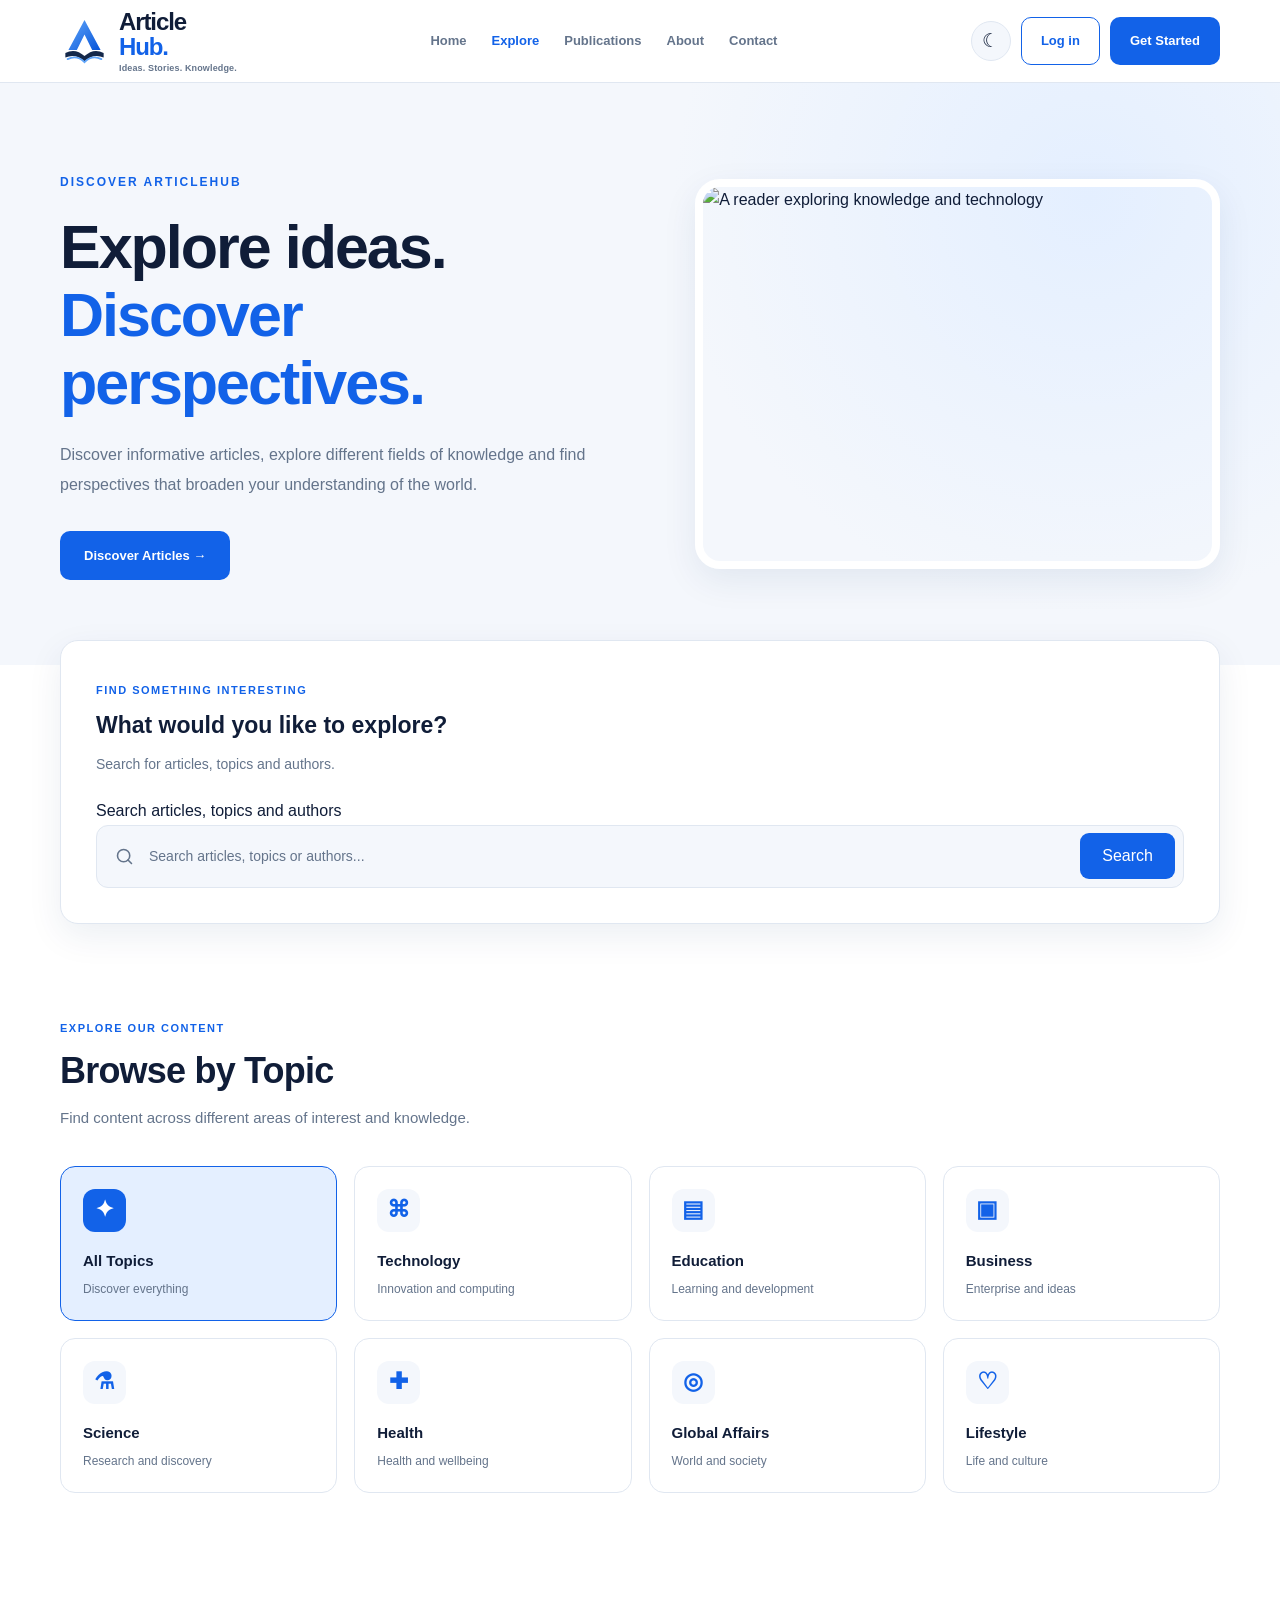
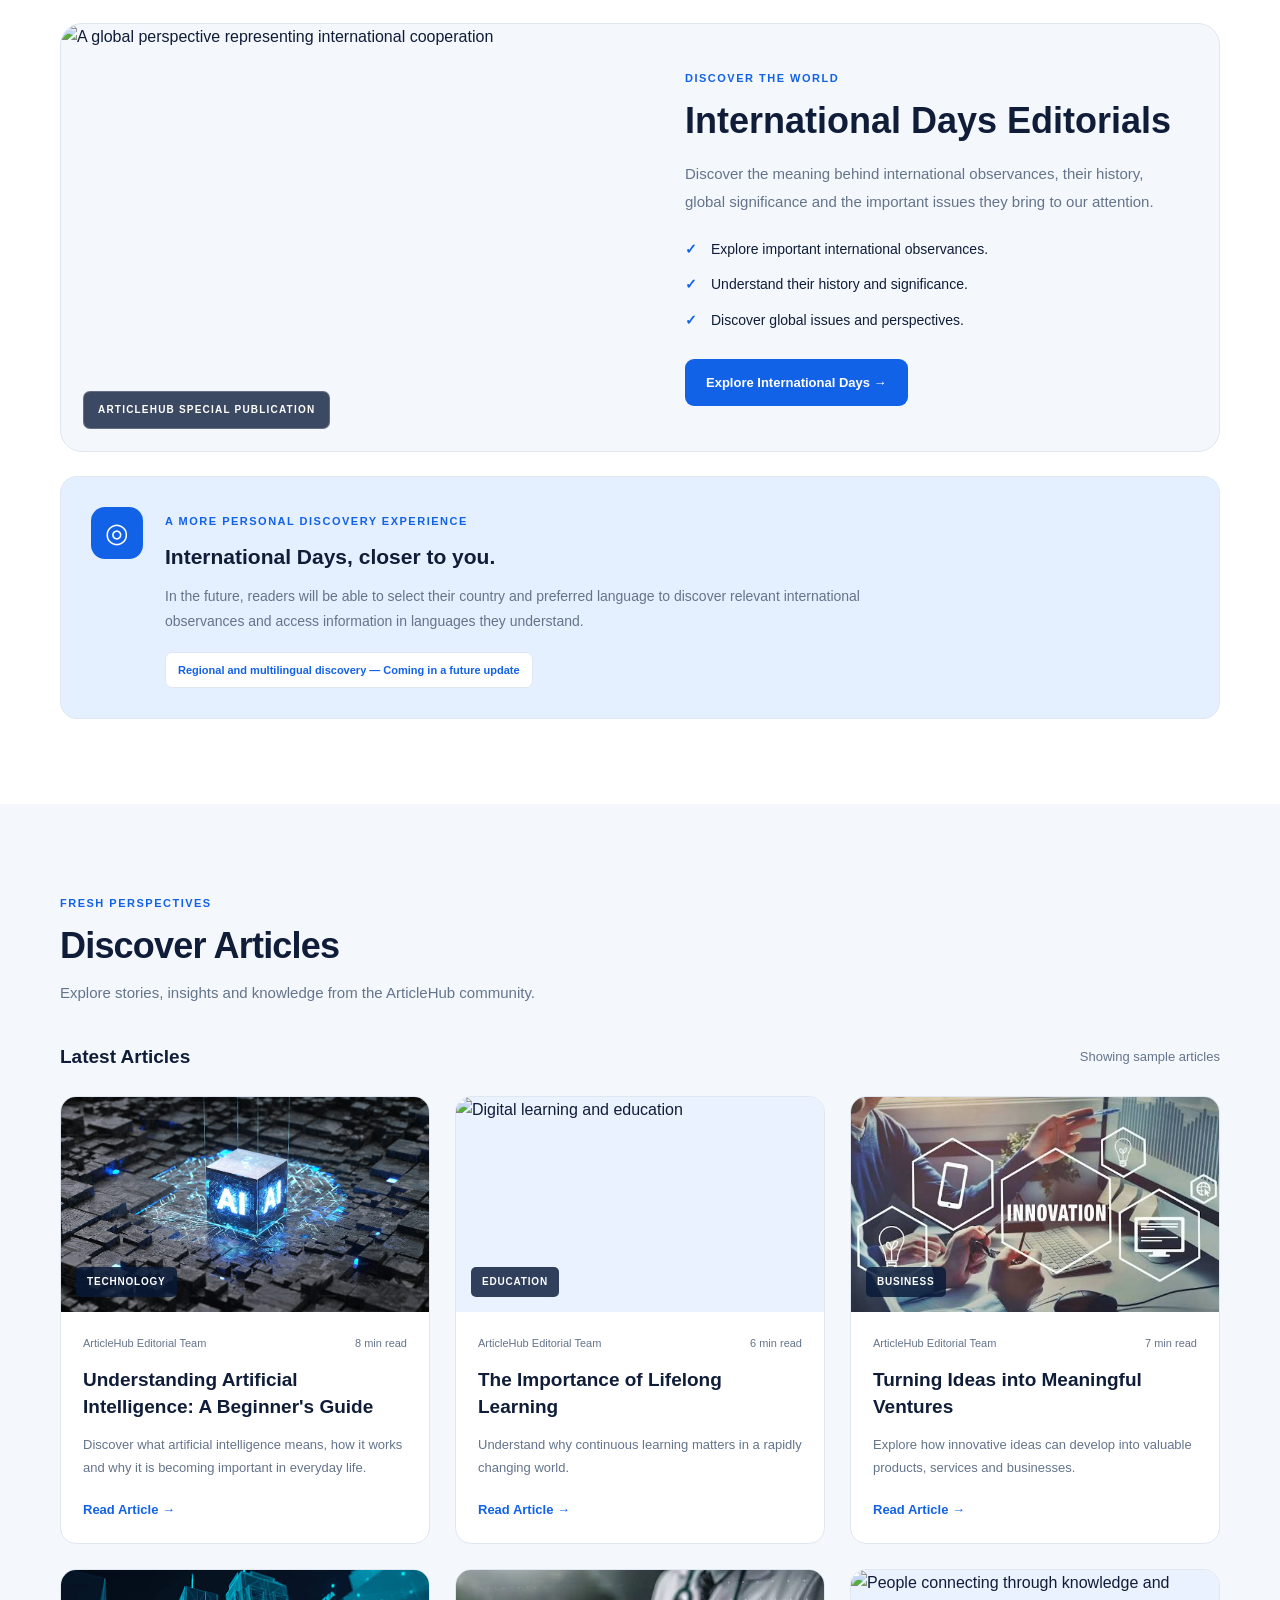
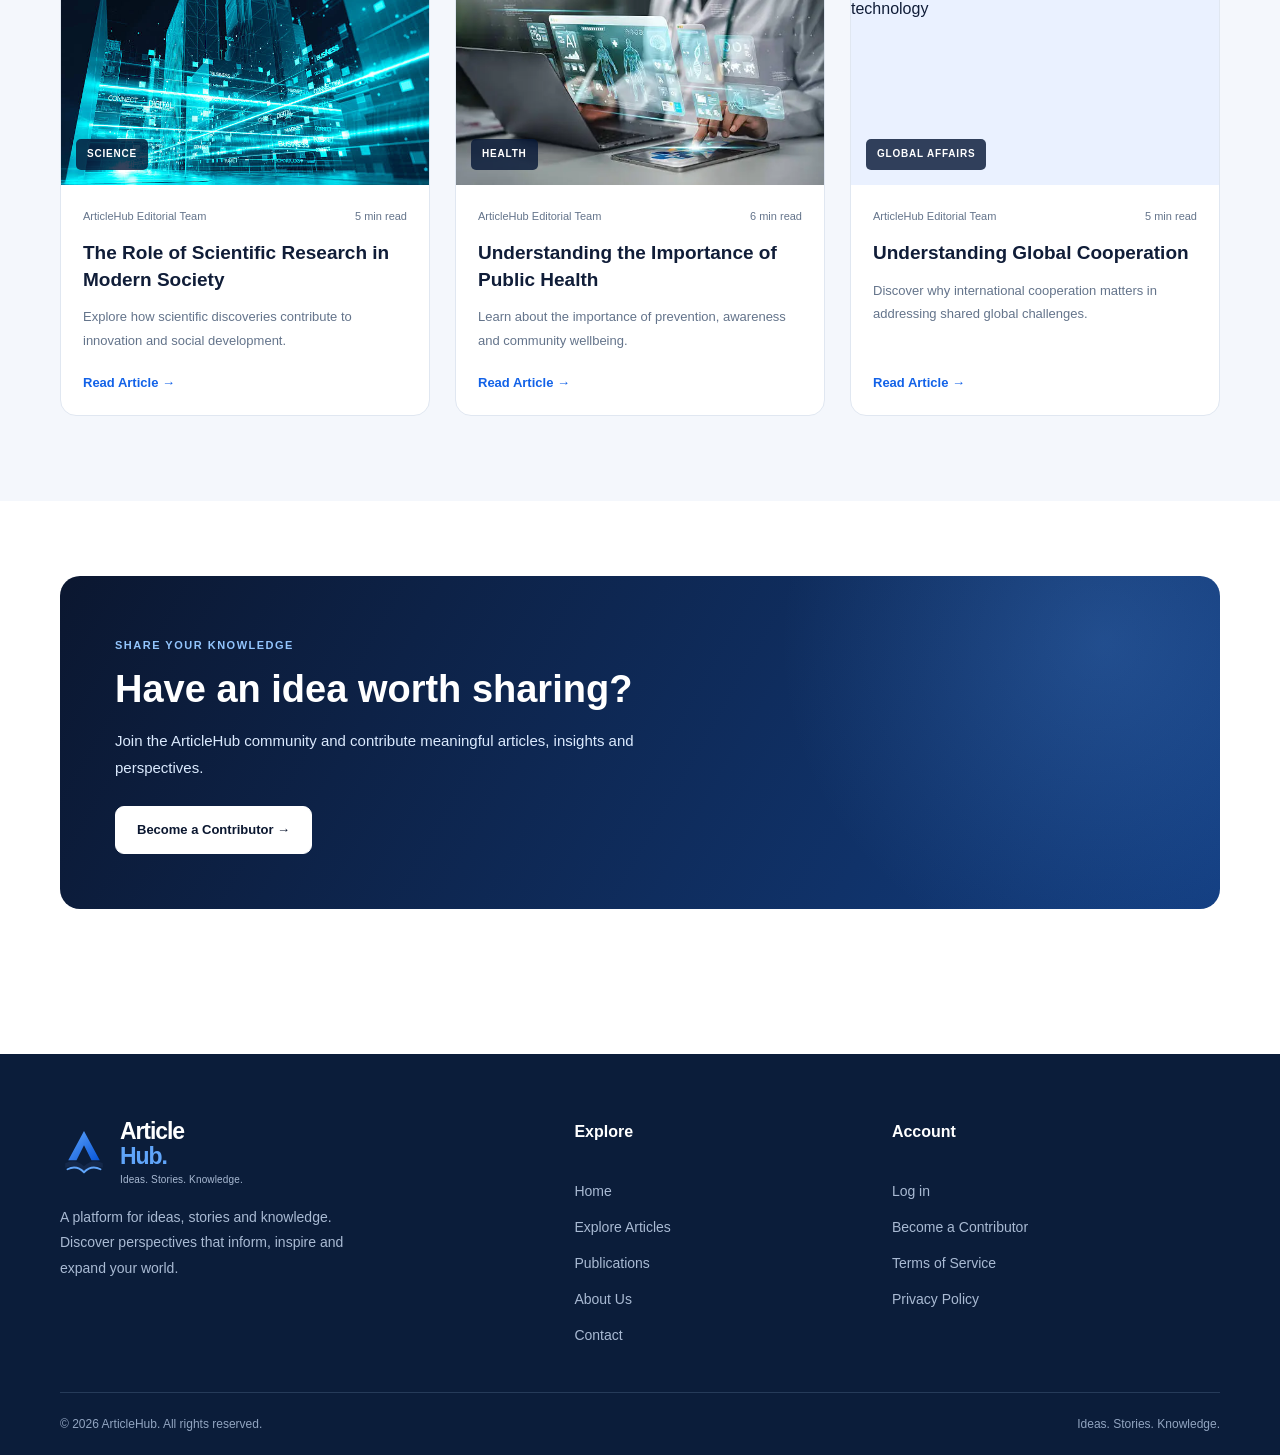
==== commit 6b8f7d0a: "Update explore.html" ====
--- a/explore.html
+++ b/explore.html
@@ -203,7 +203,7 @@
                 <div class="explore-hero-visual">
 
                     <img
-                        src="assets/images/homepage-hero.jpg"
+                        src="assets/image/explore.jpg"
                         alt="A reader exploring knowledge and technology"
                     >
 
@@ -453,7 +453,7 @@
                     <div class="international-days-visual">
 
                         <img
-                            src="assets/images/future-technology.jpg"
+                            src="assets/images/international.jpeg"
                             alt="A global perspective representing international cooperation"
                             loading="lazy"
                         >
@@ -665,7 +665,7 @@
                            class="explore-article-image">
 
                             <img
-                                src="assets/images/digital-learning.jpg"
+                                src="assets/images/lifelong.jpg"
                                 alt="Digital learning and education"
                                 loading="lazy"
                             >
@@ -876,7 +876,7 @@
                            class="explore-article-image">
 
                             <img
-                                src="assets/images/homepage-hero.jpg"
+                                src="assets/images/cooperation.jpg"
                                 alt="People connecting through knowledge and technology"
                                 loading="lazy"
                             >
--- a/css/explore.css
+++ b/css/explore.css
@@ -0,0 +1,1116 @@
+
+/* =====================================================
+   ARTICLEHUB — EXPLORE PAGE
+   File: css/explore.css
+===================================================== */
+
+
+/* =====================================================
+   1. PAGE FOUNDATION
+===================================================== */
+
+.explore-page {
+    width: 100%;
+    overflow: hidden;
+}
+
+.explore-page img {
+    display: block;
+    width: 100%;
+    height: 100%;
+    object-fit: cover;
+}
+
+.explore-page a {
+    text-decoration: none;
+}
+
+.explore-page button,
+.explore-page input {
+    font: inherit;
+}
+
+.explore-page .section {
+    padding: 85px 0;
+}
+
+.explore-page .section-label {
+    display: inline-block;
+    margin-bottom: 12px;
+    color: var(--primary);
+    font-size: 11px;
+    font-weight: 800;
+    letter-spacing: 1.5px;
+    text-transform: uppercase;
+}
+
+.explore-page .section-heading {
+    display: flex;
+    justify-content: space-between;
+    align-items: flex-end;
+    gap: 25px;
+    margin-bottom: 35px;
+}
+
+.explore-page .section-heading h2 {
+    margin: 0 0 12px;
+    color: var(--text);
+    font-size: clamp(27px, 4vw, 36px);
+    line-height: 1.2;
+    font-weight: 800;
+}
+
+.explore-page .section-heading p {
+    max-width: 600px;
+    margin: 0;
+    color: var(--muted);
+    font-size: 15px;
+    line-height: 1.8;
+}
+
+
+/* =====================================================
+   2. EXPLORE HERO
+===================================================== */
+
+.explore-hero {
+    position: relative;
+    padding: 85px 0;
+    background:
+        radial-gradient(
+            circle at 85% 20%,
+            var(--primary-soft),
+            transparent 35%
+        ),
+        var(--surface);
+}
+
+.explore-hero-inner {
+    display: grid;
+    grid-template-columns: 1.05fr .95fr;
+    align-items: center;
+    gap: 55px;
+}
+
+.explore-hero-content {
+    max-width: 620px;
+}
+
+.explore-eyebrow {
+    display: inline-block;
+    margin-bottom: 20px;
+    color: var(--primary);
+    font-size: 12px;
+    font-weight: 800;
+    letter-spacing: 2px;
+}
+
+.explore-hero-content h1 {
+    margin: 0 0 22px;
+    color: var(--text);
+    font-size: clamp(38px, 5vw, 61px);
+    line-height: 1.12;
+    letter-spacing: -2px;
+    font-weight: 850;
+}
+
+.explore-hero-content h1 span {
+    display: block;
+    color: var(--primary);
+}
+
+.explore-hero-content p {
+    max-width: 530px;
+    margin: 0 0 30px;
+    color: var(--muted);
+    font-size: 16px;
+    line-height: 1.9;
+}
+
+.explore-hero-content .btn {
+    display: inline-flex;
+    align-items: center;
+    justify-content: center;
+    min-height: 48px;
+    padding: 13px 23px;
+    border-radius: 10px;
+}
+
+.explore-hero-visual {
+    position: relative;
+    min-height: 360px;
+    height: 390px;
+    overflow: hidden;
+    border: 8px solid var(--bg);
+    border-radius: 25px;
+    box-shadow: var(--shadow);
+}
+
+.explore-hero-visual img {
+    transition: transform .5s ease;
+}
+
+.explore-hero-visual:hover img {
+    transform: scale(1.04);
+}
+
+
+/* =====================================================
+   3. SEARCH SECTION
+===================================================== */
+
+.explore-search-section {
+    position: relative;
+    z-index: 2;
+    padding: 0 0 25px;
+    margin-top: -25px;
+}
+
+.explore-search-wrapper {
+    padding: 35px;
+    background: var(--bg);
+    border: 1px solid var(--border);
+    border-radius: 18px;
+    box-shadow: var(--shadow);
+}
+
+.explore-search-heading {
+    margin-bottom: 22px;
+}
+
+.explore-search-heading .section-label {
+    margin-bottom: 8px;
+}
+
+.explore-search-heading h2 {
+    margin: 0 0 8px;
+    color: var(--text);
+    font-size: 23px;
+    font-weight: 800;
+}
+
+.explore-search-heading p {
+    margin: 0;
+    color: var(--muted);
+    font-size: 14px;
+}
+
+.explore-search-input {
+    display: flex;
+    align-items: center;
+    gap: 14px;
+    min-height: 58px;
+    padding: 7px 8px 7px 17px;
+    background: var(--surface);
+    border: 1px solid var(--border);
+    border-radius: 12px;
+    transition: border-color .2s ease, box-shadow .2s ease;
+}
+
+.explore-search-input:focus-within {
+    border-color: var(--primary);
+    box-shadow: 0 0 0 3px var(--primary-soft);
+}
+
+.explore-search-input svg {
+    flex-shrink: 0;
+    width: 21px;
+    height: 21px;
+    fill: none;
+    stroke: var(--muted);
+    stroke-width: 1.8;
+    stroke-linecap: round;
+}
+
+.explore-search-input input {
+    flex: 1;
+    width: 100%;
+    min-width: 0;
+    padding: 12px 0;
+    color: var(--text);
+    background: transparent;
+    border: none;
+    outline: none;
+    font-size: 14px;
+}
+
+.explore-search-input input::placeholder {
+    color: var(--muted);
+}
+
+.explore-search-input input:focus {
+    outline: none;
+}
+
+.explore-search-input button {
+    flex-shrink: 0;
+    min-height: 43px;
+    padding: 10px 22px;
+    border: none;
+    border-radius: 9px;
+    cursor: pointer;
+}
+
+
+/* =====================================================
+   4. TOPIC DISCOVERY
+===================================================== */
+
+.explore-topics {
+    padding-top: 65px !important;
+}
+
+.explore-topic-grid {
+    display: grid;
+    grid-template-columns: repeat(4, minmax(0, 1fr));
+    gap: 17px;
+}
+
+.explore-topic-card {
+    display: flex;
+    flex-direction: column;
+    align-items: flex-start;
+    min-height: 155px;
+    padding: 22px;
+    text-align: left;
+    color: var(--text);
+    background: var(--bg);
+    border: 1px solid var(--border);
+    border-radius: 15px;
+    cursor: pointer;
+    transition:
+        transform .25s ease,
+        border-color .25s ease,
+        background .25s ease,
+        box-shadow .25s ease;
+}
+
+.explore-topic-card:hover {
+    transform: translateY(-4px);
+    border-color: var(--primary);
+    box-shadow: var(--shadow);
+}
+
+.explore-topic-card.active {
+    background: var(--primary-soft);
+    border-color: var(--primary);
+}
+
+.topic-icon {
+    display: grid;
+    place-items: center;
+    width: 43px;
+    height: 43px;
+    margin-bottom: 17px;
+    color: var(--primary);
+    background: var(--surface);
+    border-radius: 12px;
+    font-size: 23px;
+    font-weight: 700;
+}
+
+.explore-topic-card.active .topic-icon {
+    color: white;
+    background: var(--primary);
+}
+
+.explore-topic-card strong {
+    margin-bottom: 6px;
+    font-size: 15px;
+    font-weight: 800;
+}
+
+.explore-topic-card small {
+    color: var(--muted);
+    font-size: 12px;
+    line-height: 1.5;
+}
+
+.explore-topic-card:focus-visible,
+.explore-search-input button:focus-visible,
+.explore-page a:focus-visible {
+    outline: 3px solid var(--primary);
+    outline-offset: 4px;
+}
+
+
+/* =====================================================
+   5. INTERNATIONAL DAYS FEATURE
+===================================================== */
+
+.international-days-section {
+    padding-top: 45px !important;
+}
+
+.international-days-card {
+    display: grid;
+    grid-template-columns: 1fr 1fr;
+    align-items: stretch;
+    overflow: hidden;
+    background: var(--surface);
+    border: 1px solid var(--border);
+    border-radius: 22px;
+}
+
+.international-days-visual {
+    position: relative;
+    min-height: 410px;
+    overflow: hidden;
+}
+
+.international-days-visual img {
+    transition: transform .5s ease;
+}
+
+.international-days-card:hover
+.international-days-visual img {
+    transform: scale(1.04);
+}
+
+.international-days-image-label {
+    position: absolute;
+    left: 22px;
+    bottom: 22px;
+    padding: 10px 14px;
+    color: white;
+    background: rgba(8, 25, 55, .78);
+    border: 1px solid rgba(255, 255, 255, .2);
+    border-radius: 7px;
+    font-size: 10px;
+    font-weight: 800;
+    letter-spacing: 1.2px;
+}
+
+.international-days-content {
+    display: flex;
+    flex-direction: column;
+    align-items: flex-start;
+    justify-content: center;
+    padding: 45px;
+}
+
+.international-days-content h2 {
+    margin: 0 0 18px;
+    color: var(--text);
+    font-size: clamp(27px, 3vw, 36px);
+    line-height: 1.2;
+    font-weight: 850;
+}
+
+.international-days-content > p {
+    margin: 0 0 22px;
+    color: var(--muted);
+    font-size: 15px;
+    line-height: 1.85;
+}
+
+.international-days-benefits {
+    display: flex;
+    flex-direction: column;
+    gap: 13px;
+    width: 100%;
+    margin: 0 0 28px;
+    padding: 0;
+    list-style: none;
+}
+
+.international-days-benefits li {
+    position: relative;
+    padding-left: 26px;
+    color: var(--text);
+    font-size: 14px;
+    line-height: 1.6;
+}
+
+.international-days-benefits li::before {
+    content: "✓";
+    position: absolute;
+    left: 0;
+    top: 0;
+    color: var(--primary);
+    font-weight: 900;
+}
+
+.international-days-content .btn {
+    display: inline-flex;
+    align-items: center;
+    justify-content: center;
+    min-height: 47px;
+    padding: 12px 20px;
+    border-radius: 9px;
+}
+
+
+/* =====================================================
+   6. FUTURE REGIONAL DISCOVERY FEATURE
+===================================================== */
+
+.regional-discovery-card {
+    display: flex;
+    align-items: flex-start;
+    gap: 22px;
+    margin-top: 24px;
+    padding: 30px;
+    background: var(--primary-soft);
+    border: 1px solid var(--border);
+    border-radius: 17px;
+}
+
+.regional-discovery-icon {
+    display: grid;
+    place-items: center;
+    flex-shrink: 0;
+    width: 52px;
+    height: 52px;
+    color: white;
+    background: var(--primary);
+    border-radius: 14px;
+    font-size: 27px;
+}
+
+.regional-discovery-content {
+    flex: 1;
+}
+
+.regional-discovery-content .section-label {
+    margin-bottom: 9px;
+}
+
+.regional-discovery-content h3 {
+    margin: 0 0 10px;
+    color: var(--text);
+    font-size: 21px;
+    font-weight: 800;
+}
+
+.regional-discovery-content p {
+    max-width: 760px;
+    margin: 0 0 17px;
+    color: var(--muted);
+    font-size: 14px;
+    line-height: 1.8;
+}
+
+.coming-soon-label {
+    display: inline-block;
+    padding: 8px 12px;
+    color: var(--primary);
+    background: var(--bg);
+    border: 1px solid var(--border);
+    border-radius: 7px;
+    font-size: 11px;
+    font-weight: 800;
+}
+
+
+/* =====================================================
+   7. ARTICLE DISCOVERY
+===================================================== */
+
+.explore-articles-section {
+    background: var(--surface);
+}
+
+.explore-results-header {
+    display: flex;
+    justify-content: space-between;
+    align-items: center;
+    gap: 15px;
+    margin-bottom: 24px;
+}
+
+.explore-results-header h3 {
+    margin: 0;
+    color: var(--text);
+    font-size: 19px;
+    font-weight: 800;
+}
+
+.explore-results-header p {
+    margin: 0;
+    color: var(--muted);
+    font-size: 13px;
+}
+
+.explore-article-grid {
+    display: grid;
+    grid-template-columns: repeat(3, minmax(0, 1fr));
+    gap: 25px;
+}
+
+.explore-article-card {
+    display: flex;
+    flex-direction: column;
+    min-width: 0;
+    overflow: hidden;
+    background: var(--bg);
+    border: 1px solid var(--border);
+    border-radius: 16px;
+    transition:
+        transform .25s ease,
+        box-shadow .25s ease,
+        border-color .25s ease;
+}
+
+.explore-article-card:hover {
+    transform: translateY(-5px);
+    border-color: var(--primary);
+    box-shadow: var(--shadow);
+}
+
+.explore-article-image {
+    position: relative;
+    display: block;
+    height: 215px;
+    overflow: hidden;
+    background: var(--surface-strong);
+}
+
+.explore-article-image img {
+    transition: transform .45s ease;
+}
+
+.explore-article-card:hover
+.explore-article-image img {
+    transform: scale(1.06);
+}
+
+.article-image-category {
+    position: absolute;
+    left: 15px;
+    bottom: 15px;
+    padding: 7px 11px;
+    color: white;
+    background: rgba(8, 25, 55, .82);
+    border-radius: 5px;
+    font-size: 10px;
+    font-weight: 800;
+    letter-spacing: .8px;
+}
+
+.explore-article-content {
+    display: flex;
+    flex: 1;
+    flex-direction: column;
+    align-items: flex-start;
+    padding: 22px;
+}
+
+.explore-article-meta {
+    display: flex;
+    flex-wrap: wrap;
+    justify-content: space-between;
+    gap: 8px;
+    width: 100%;
+    margin-bottom: 15px;
+    color: var(--muted);
+    font-size: 11px;
+}
+
+.explore-article-meta span:last-child {
+    white-space: nowrap;
+}
+
+.explore-article-content h3 {
+    margin: 0 0 12px;
+    color: var(--text);
+    font-size: 19px;
+    line-height: 1.4;
+    font-weight: 800;
+}
+
+.explore-article-content h3 a {
+    color: inherit;
+    transition: color .2s ease;
+}
+
+.explore-article-content h3 a:hover {
+    color: var(--primary);
+}
+
+.explore-article-content > p {
+    margin: 0 0 20px;
+    color: var(--muted);
+    font-size: 13px;
+    line-height: 1.8;
+}
+
+.explore-read-link {
+    display: inline-flex;
+    align-items: center;
+    gap: 7px;
+    margin-top: auto;
+    color: var(--primary);
+    font-size: 13px;
+    font-weight: 800;
+    transition: gap .2s ease;
+}
+
+.explore-read-link:hover {
+    gap: 12px;
+}
+
+
+/* =====================================================
+   8. EMPTY SEARCH STATE
+===================================================== */
+
+.explore-empty-state {
+    padding: 55px 20px;
+    text-align: center;
+    background: var(--bg);
+    border: 1px dashed var(--border);
+    border-radius: 15px;
+}
+
+.explore-empty-state[hidden] {
+    display: none;
+}
+
+.explore-empty-state h3 {
+    margin: 0 0 10px;
+    color: var(--text);
+    font-size: 22px;
+}
+
+.explore-empty-state p {
+    max-width: 440px;
+    margin: 0 auto 22px;
+    color: var(--muted);
+    font-size: 14px;
+    line-height: 1.7;
+}
+
+
+/* =====================================================
+   9. CONTRIBUTOR INVITATION
+===================================================== */
+
+.explore-contributor-section {
+    padding: 75px 0;
+    background: var(--bg);
+}
+
+.explore-contributor-card {
+    position: relative;
+    display: flex;
+    align-items: center;
+    min-height: 310px;
+    padding: 55px;
+    overflow: hidden;
+    background:
+        radial-gradient(
+            circle at 90% 20%,
+            rgba(96, 165, 250, .22),
+            transparent 30%
+        ),
+        linear-gradient(
+            120deg,
+            #0b1730,
+            #123d80
+        );
+    border-radius: 20px;
+}
+
+.explore-contributor-content {
+    position: relative;
+    z-index: 1;
+    max-width: 620px;
+}
+
+.explore-contributor-content .section-label {
+    color: #93c5fd;
+}
+
+.explore-contributor-content h2 {
+    margin: 0 0 15px;
+    color: white;
+    font-size: clamp(27px, 4vw, 38px);
+    line-height: 1.2;
+    font-weight: 850;
+}
+
+.explore-contributor-content p {
+    max-width: 540px;
+    margin: 0 0 25px;
+    color: #dbeafe;
+    font-size: 15px;
+    line-height: 1.8;
+}
+
+.explore-contributor-content .btn {
+    display: inline-flex;
+    align-items: center;
+    justify-content: center;
+    min-height: 47px;
+    padding: 12px 21px;
+    color: #0b1730;
+    background: white;
+    border: 1px solid white;
+    border-radius: 9px;
+    font-weight: 800;
+    transition: background .2s ease, transform .2s ease;
+}
+
+.explore-contributor-content .btn:hover {
+    transform: translateY(-2px);
+    background: #eaf1ff;
+}
+
+
+/* =====================================================
+   10. RESPONSIVE DESIGN — TABLETS
+===================================================== */
+
+@media (max-width: 1000px) {
+
+    .explore-hero-inner {
+        gap: 35px;
+    }
+
+    .explore-hero-visual {
+        height: 340px;
+        min-height: 340px;
+    }
+
+    .explore-topic-grid {
+        grid-template-columns: repeat(3, minmax(0, 1fr));
+    }
+
+    .explore-article-grid {
+        grid-template-columns: repeat(2, minmax(0, 1fr));
+    }
+
+    .international-days-content {
+        padding: 32px;
+    }
+
+}
+
+
+@media (max-width: 760px) {
+
+    .explore-page .section {
+        padding: 65px 0;
+    }
+
+    .explore-hero {
+        padding: 60px 0 70px;
+    }
+
+    .explore-hero-inner {
+        grid-template-columns: 1fr;
+        gap: 35px;
+    }
+
+    .explore-hero-content {
+        max-width: 100%;
+    }
+
+    .explore-hero-content h1 {
+        font-size: clamp(36px, 8vw, 49px);
+    }
+
+    .explore-hero-content p {
+        font-size: 15px;
+    }
+
+    .explore-hero-visual {
+        height: 310px;
+        min-height: 310px;
+    }
+
+    .explore-search-section {
+        margin-top: -30px;
+    }
+
+    .explore-search-wrapper {
+        padding: 25px;
+    }
+
+    .explore-topic-grid {
+        grid-template-columns: repeat(2, minmax(0, 1fr));
+        gap: 13px;
+    }
+
+    .explore-topic-card {
+        min-height: 140px;
+        padding: 18px;
+    }
+
+    .international-days-card {
+        grid-template-columns: 1fr;
+    }
+
+    .international-days-visual {
+        min-height: 280px;
+        height: 280px;
+    }
+
+    .international-days-content {
+        padding: 30px;
+    }
+
+    .regional-discovery-card {
+        padding: 23px;
+    }
+
+    .explore-results-header {
+        align-items: flex-start;
+        flex-direction: column;
+        gap: 7px;
+    }
+
+    .explore-article-grid {
+        gap: 18px;
+    }
+
+    .explore-article-image {
+        height: 185px;
+    }
+
+    .explore-article-content {
+        padding: 18px;
+    }
+
+    .explore-article-content h3 {
+        font-size: 17px;
+    }
+
+    .explore-contributor-card {
+        min-height: 280px;
+        padding: 35px;
+    }
+
+}
+
+
+@media (max-width: 520px) {
+
+    .explore-page .section {
+        padding: 55px 0;
+    }
+
+    .explore-hero {
+        padding: 48px 0 60px;
+    }
+
+    .explore-hero-content h1 {
+        font-size: 37px;
+        letter-spacing: -1.3px;
+    }
+
+    .explore-hero-content p {
+        font-size: 14px;
+        line-height: 1.8;
+    }
+
+    .explore-hero-visual {
+        height: 240px;
+        min-height: 240px;
+        border-width: 5px;
+        border-radius: 17px;
+    }
+
+    .explore-search-wrapper {
+        padding: 21px 16px;
+        border-radius: 14px;
+    }
+
+    .explore-search-heading h2 {
+        font-size: 20px;
+    }
+
+    .explore-search-heading p {
+        font-size: 13px;
+    }
+
+    .explore-search-input {
+        flex-wrap: wrap;
+        gap: 8px;
+        padding: 10px;
+    }
+
+    .explore-search-input svg {
+        width: 19px;
+        height: 19px;
+    }
+
+    .explore-search-input input {
+        width: calc(100% - 35px);
+        flex: 1;
+        font-size: 13px;
+    }
+
+    .explore-search-input button {
+        width: 100%;
+        min-height: 42px;
+    }
+
+    .explore-topic-grid {
+        gap: 10px;
+    }
+
+    .explore-topic-card {
+        min-height: 130px;
+        padding: 15px;
+    }
+
+    .topic-icon {
+        width: 37px;
+        height: 37px;
+        margin-bottom: 13px;
+        font-size: 20px;
+    }
+
+    .explore-topic-card strong {
+        font-size: 13px;
+    }
+
+    .explore-topic-card small {
+        font-size: 11px;
+    }
+
+    .international-days-visual {
+        height: 220px;
+        min-height: 220px;
+    }
+
+    .international-days-content {
+        padding: 23px 19px;
+    }
+
+    .international-days-content h2 {
+        font-size: 27px;
+    }
+
+    .international-days-content > p {
+        font-size: 13px;
+    }
+
+    .international-days-benefits li {
+        font-size: 12px;
+    }
+
+    .international-days-content .btn {
+        width: 100%;
+        font-size: 13px;
+    }
+
+    .regional-discovery-card {
+        flex-direction: column;
+        gap: 15px;
+        padding: 20px;
+    }
+
+    .regional-discovery-content h3 {
+        font-size: 19px;
+    }
+
+    .regional-discovery-content p {
+        font-size: 13px;
+    }
+
+    .coming-soon-label {
+        font-size: 10px;
+        line-height: 1.6;
+    }
+
+    .explore-article-grid {
+        grid-template-columns: 1fr;
+        gap: 20px;
+    }
+
+    .explore-article-image {
+        height: 220px;
+    }
+
+    .explore-article-content {
+        padding: 20px;
+    }
+
+    .explore-article-content h3 {
+        font-size: 19px;
+    }
+
+    .explore-article-content > p {
+        font-size: 13px;
+    }
+
+    .explore-contributor-section {
+        padding: 55px 0;
+    }
+
+    .explore-contributor-card {
+        min-height: 300px;
+        padding: 27px 22px;
+        border-radius: 15px;
+    }
+
+    .explore-contributor-content h2 {
+        font-size: 28px;
+    }
+
+    .explore-contributor-content p {
+        font-size: 13px;
+    }
+
+    .explore-contributor-content .btn {
+        width: 100%;
+        font-size: 13px;
+    }
+
+}
+
+
+/* 
+
+/* =====================================================
+   11. SMALL MOBILE DEVICES
+===================================================== */
+
+@media (max-width: 350px) {
+
+    .explore-hero-content h1 {
+        font-size: 32px;
+    }
+
+    .explore-topic-card {
+        padding: 12px;
+    }
+
+    .explore-topic-card strong {
+        font-size: 12px;
+    }
+
+    .explore-topic-card small {
+        font-size: 10px;
+    }
+
+    .international-days-content h2 {
+        font-size: 24px;
+    }
+
+    .explore-article-meta {
+        font-size: 10px;
+    }
+
+}
+
+
+/* =====================================================
+   12. REDUCED MOTION ACCESSIBILITY
+===================================================== */
+
+@media (prefers-reduced-motion: reduce) {
+
+    .explore-page *,
+    .explore-page *::before,
+    .explore-page *::after {
+        scroll-behavior: auto !important;
+        animation-duration: .01ms !important;
+        animation-iteration-count: 1 !important;
+        transition-duration: .01ms !important;
+    }
+
+}
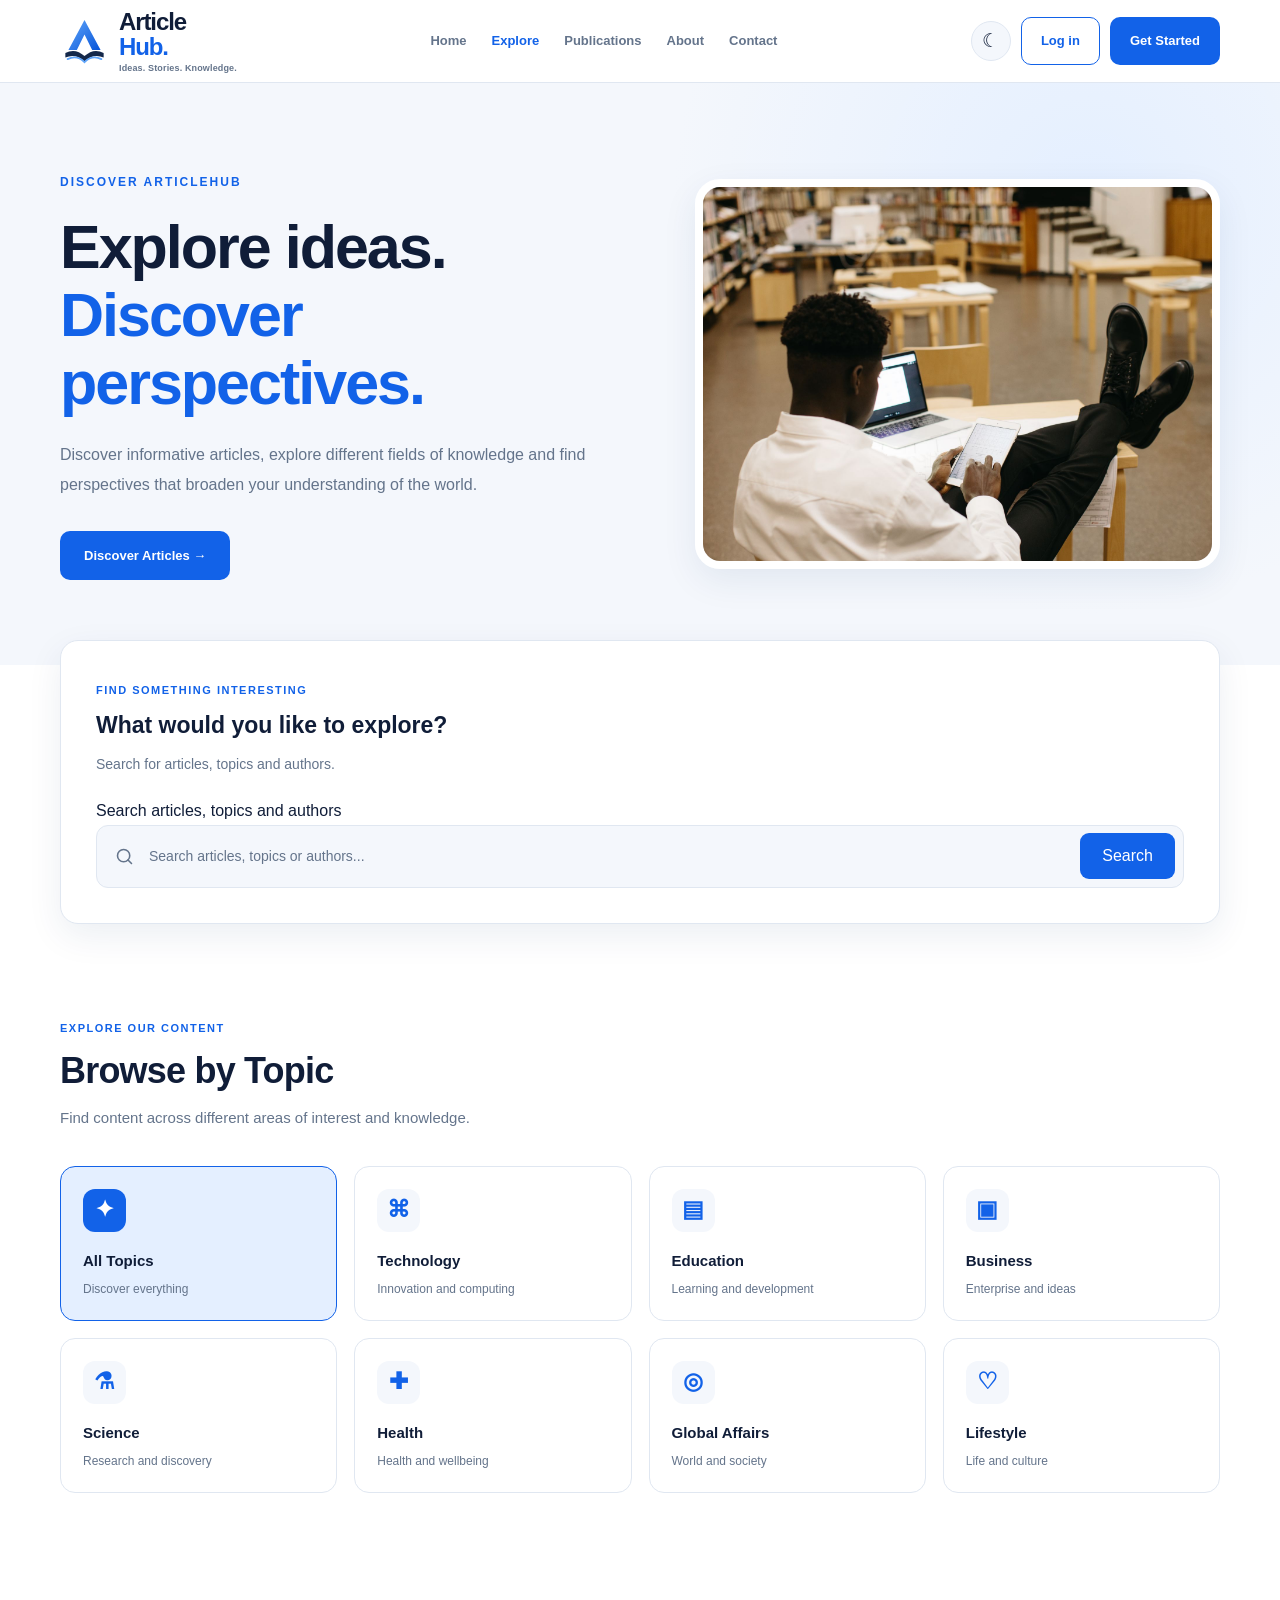
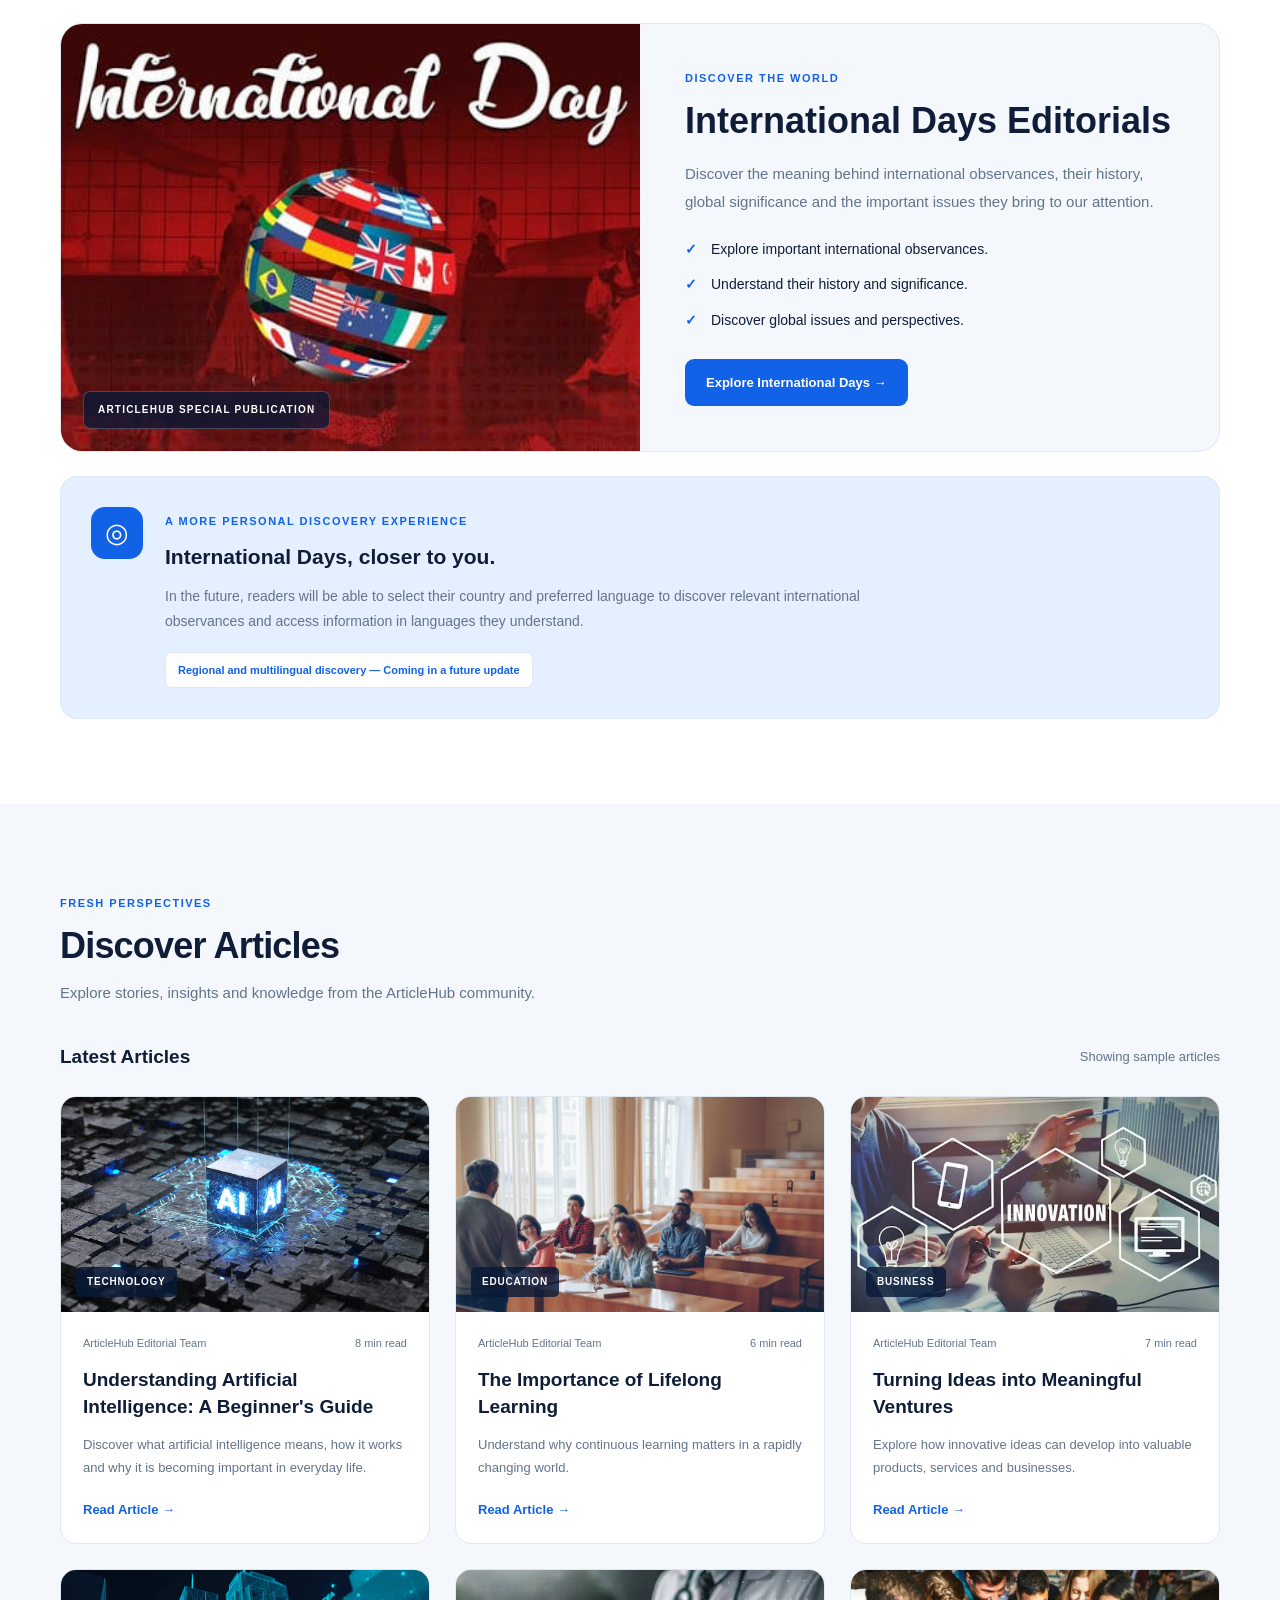
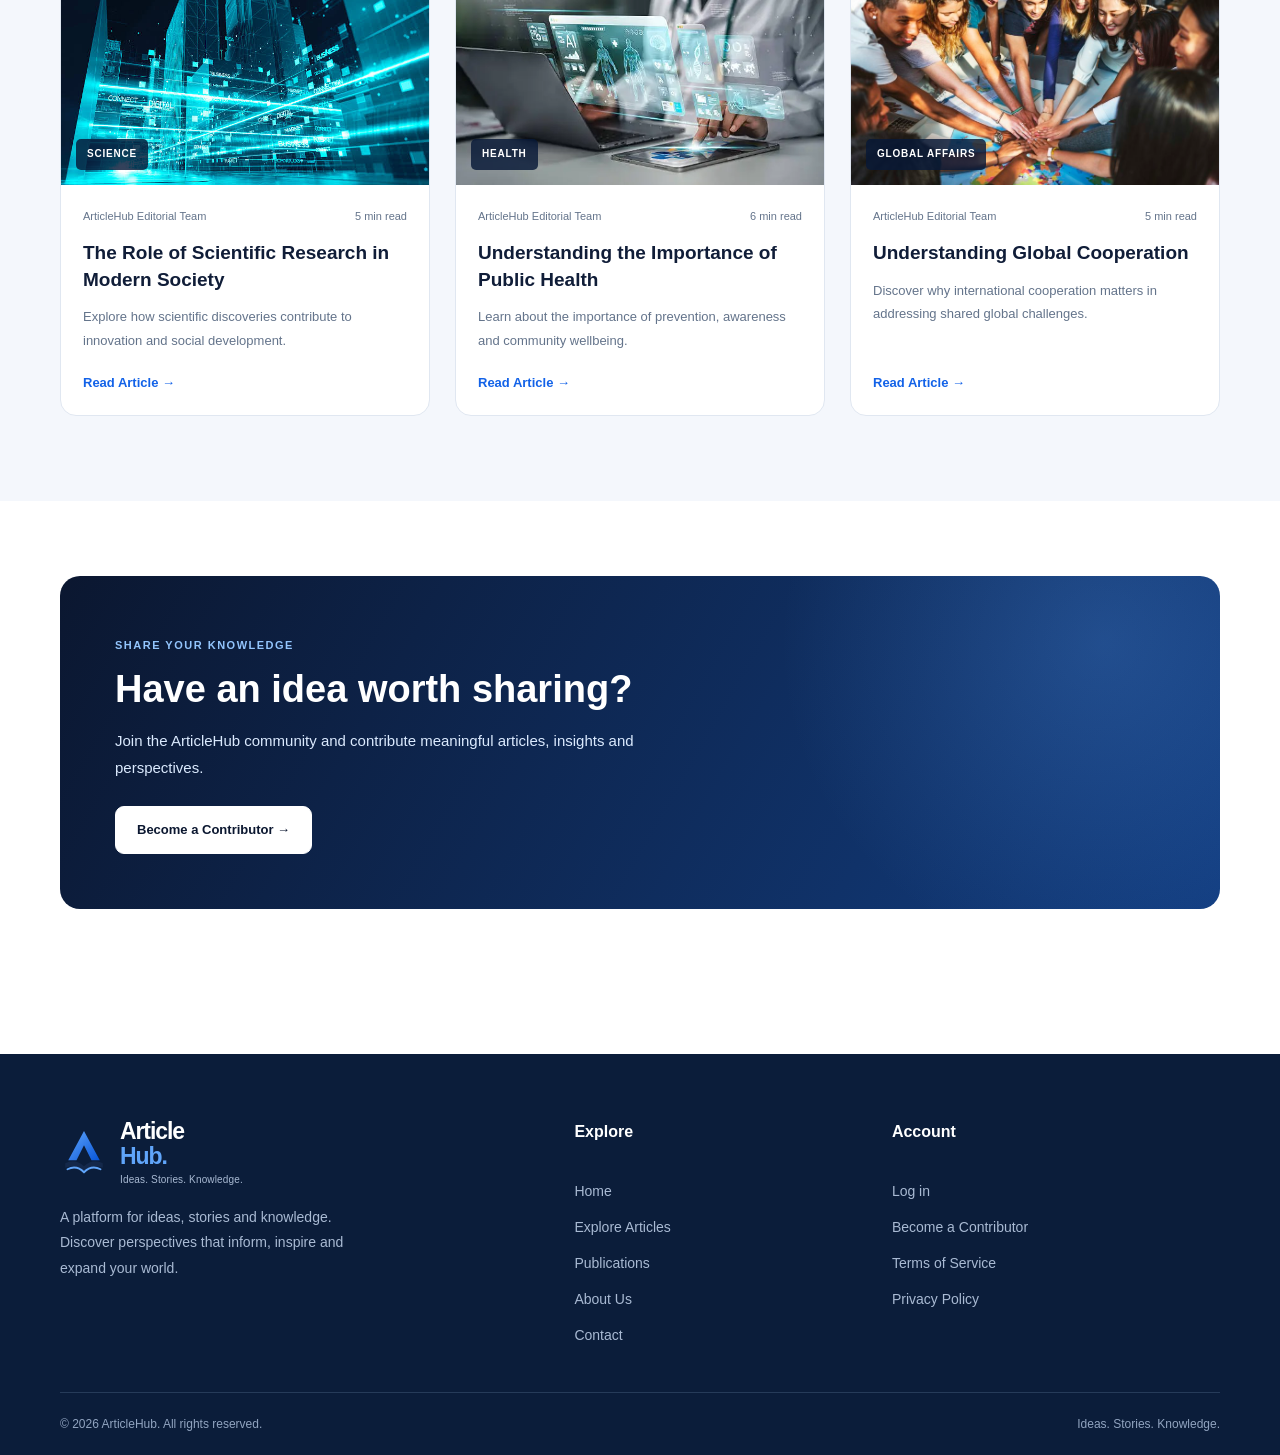
==== commit 813c8613: "Update explore.html" ====
--- a/explore.html
+++ b/explore.html
@@ -203,7 +203,7 @@
                 <div class="explore-hero-visual">
 
                     <img
-                        src="assets/image/explore.jpg"
+                        src="assets/images/explore.jpg"
                         alt="A reader exploring knowledge and technology"
                     >
 
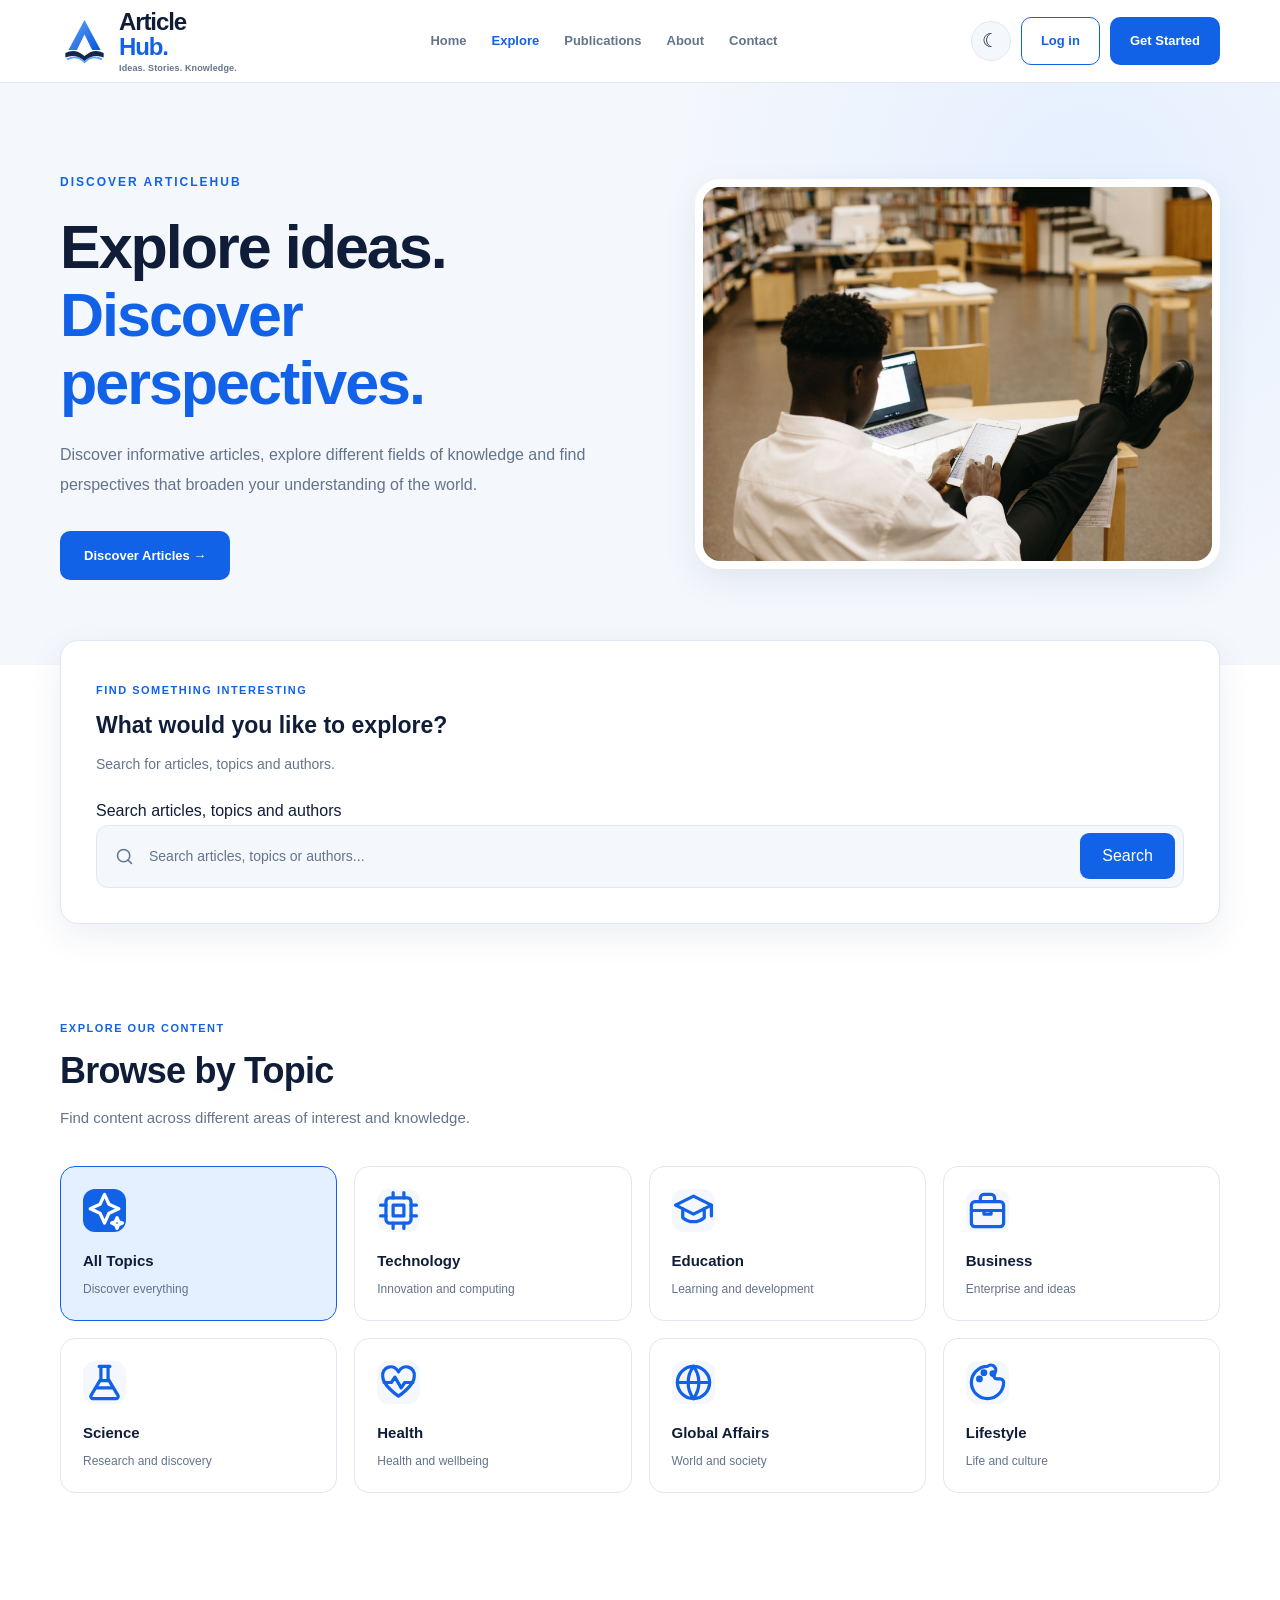
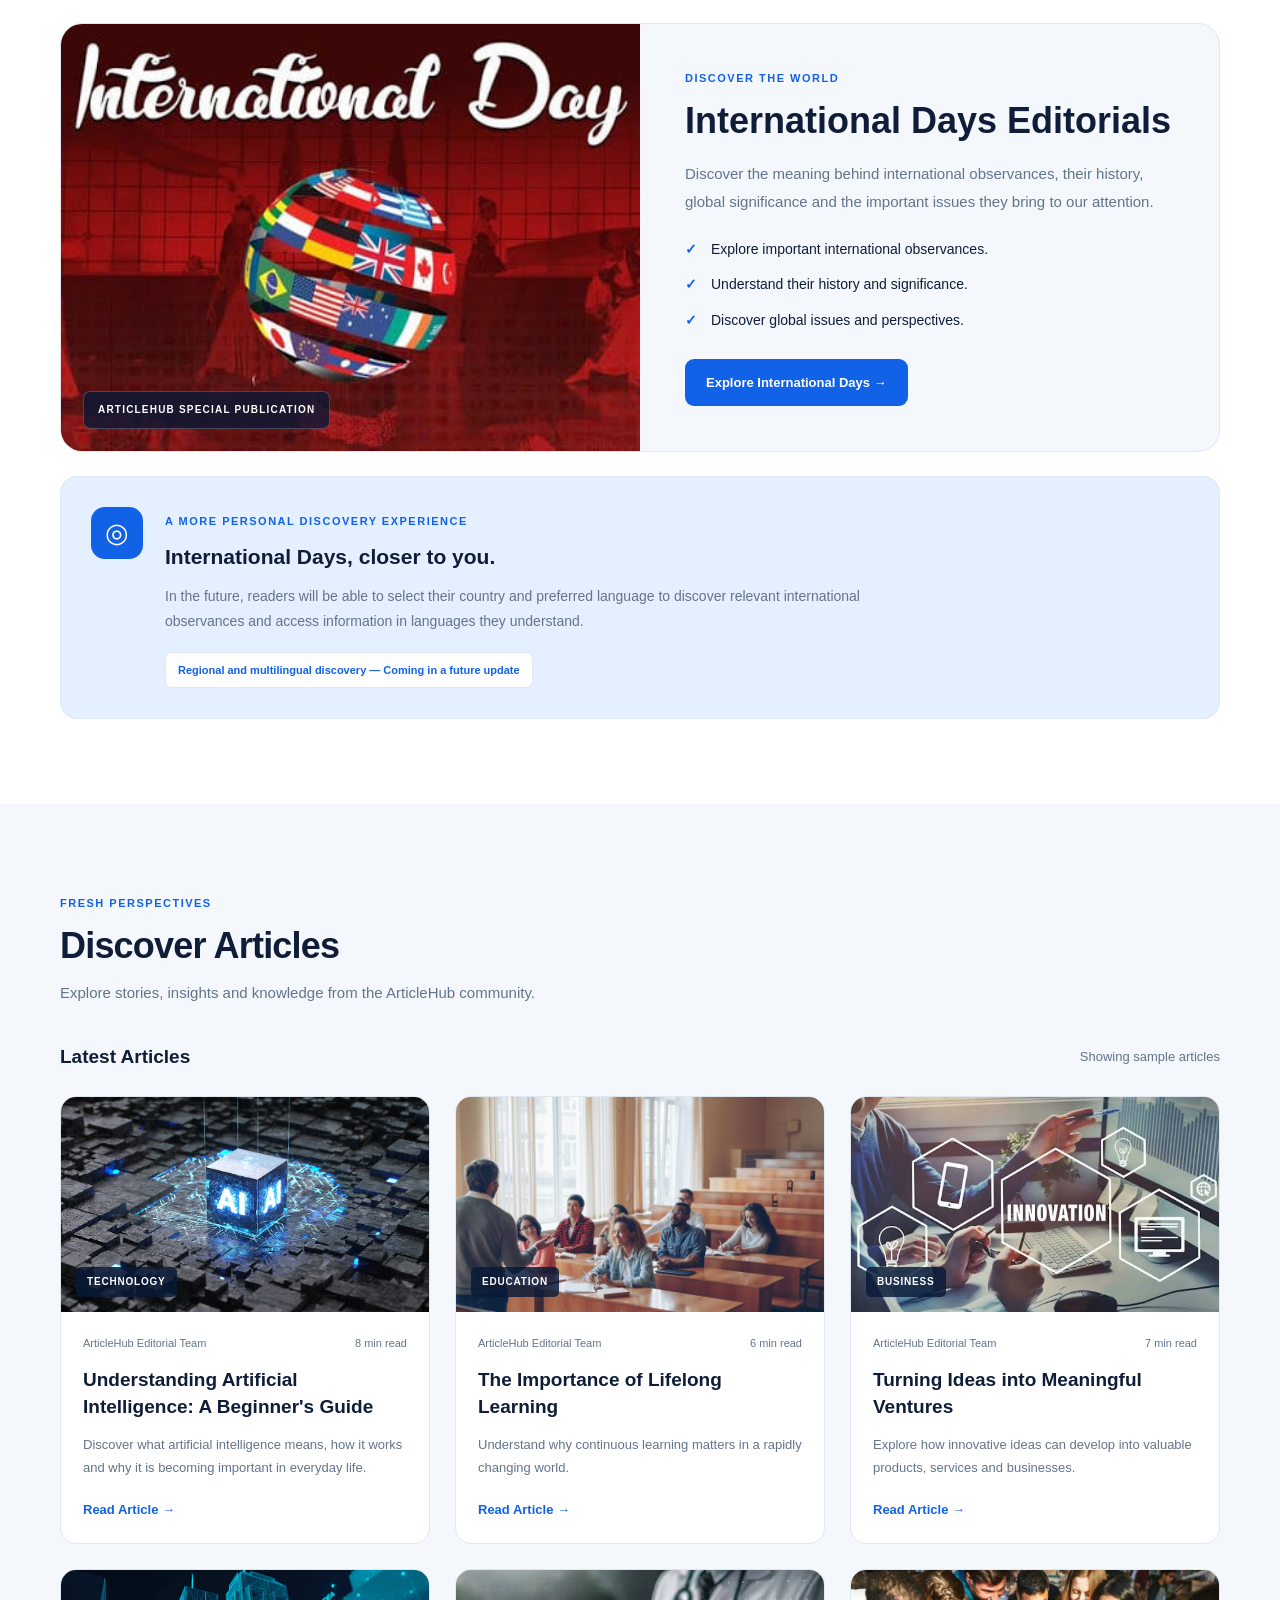
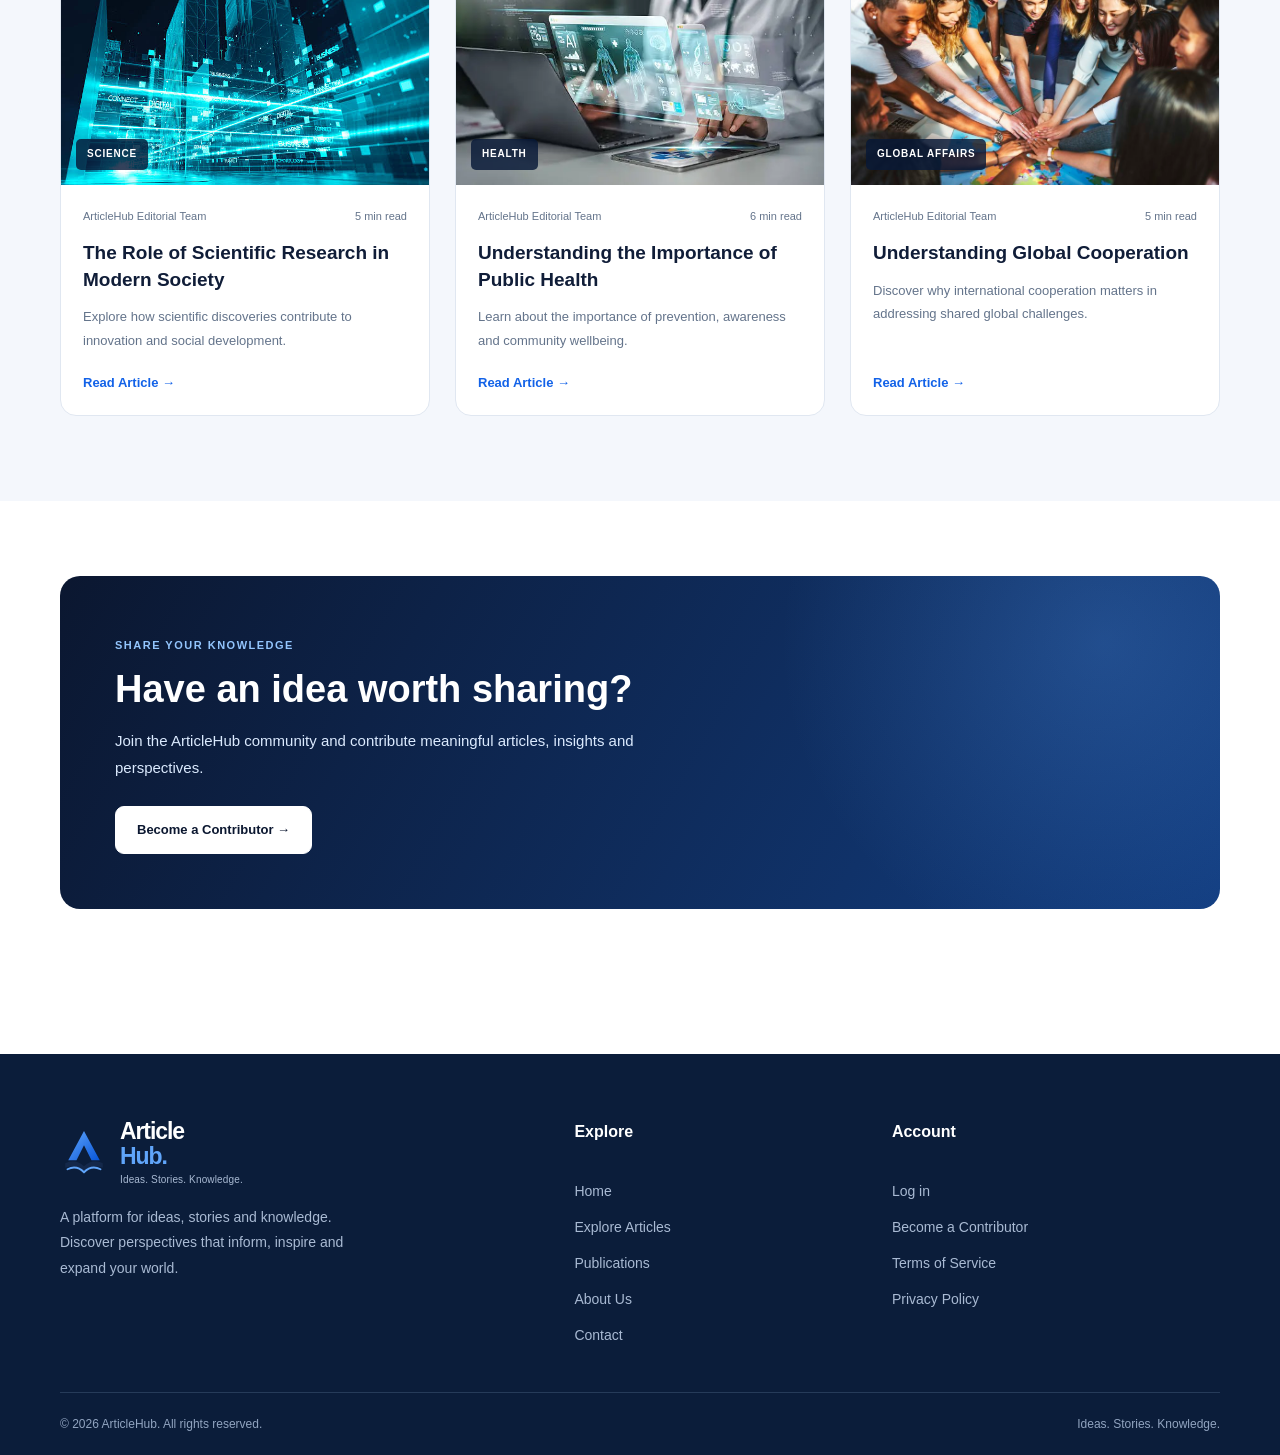
==== commit db68b1de: "Update explore.html" ====
--- a/explore.html
+++ b/explore.html
@@ -315,127 +315,188 @@
                 </div>
 
 
-                <!-- TOPIC FILTERS -->
-
-                <div class="explore-topic-grid"
-                     id="explore-topic-grid">
-
-                    <button class="explore-topic-card active"
-                            type="button"
-                            data-topic="all"
-                            aria-pressed="true">
-
-                        <span class="topic-icon">✦</span>
-
-                        <strong>All Topics</strong>
-
-                        <small>Discover everything</small>
-
-                    </button>
-
-
-                    <button class="explore-topic-card"
-                            type="button"
-                            data-topic="technology"
-                            aria-pressed="false">
-
-                        <span class="topic-icon">⌘</span>
-
-                        <strong>Technology</strong>
-
-                        <small>Innovation and computing</small>
-
-                    </button>
-
-
-                    <button class="explore-topic-card"
-                            type="button"
-                            data-topic="education"
-                            aria-pressed="false">
-
-                        <span class="topic-icon">▤</span>
-
-                        <strong>Education</strong>
-
-                        <small>Learning and development</small>
-
-                    </button>
-
-
-                    <button class="explore-topic-card"
-                            type="button"
-                            data-topic="business"
-                            aria-pressed="false">
-
-                        <span class="topic-icon">▣</span>
-
-                        <strong>Business</strong>
-
-                        <small>Enterprise and ideas</small>
-
-                    </button>
-
-
-                    <button class="explore-topic-card"
-                            type="button"
-                            data-topic="science"
-                            aria-pressed="false">
-
-                        <span class="topic-icon">⚗</span>
-
-                        <strong>Science</strong>
-
-                        <small>Research and discovery</small>
-
-                    </button>
-
-
-                    <button class="explore-topic-card"
-                            type="button"
-                            data-topic="health"
-                            aria-pressed="false">
-
-                        <span class="topic-icon">✚</span>
-
-                        <strong>Health</strong>
-
-                        <small>Health and wellbeing</small>
-
-                    </button>
-
-
-                    <button class="explore-topic-card"
-                            type="button"
-                            data-topic="global affairs"
-                            aria-pressed="false">
-
-                        <span class="topic-icon">◎</span>
-
-                        <strong>Global Affairs</strong>
-
-                        <small>World and society</small>
-
-                    </button>
-
-
-                    <button class="explore-topic-card"
-                            type="button"
-                            data-topic="lifestyle"
-                            aria-pressed="false">
-
-                        <span class="topic-icon">♡</span>
-
-                        <strong>Lifestyle</strong>
-
-                        <small>Life and culture</small>
-
-                    </button>
-
-                </div>
-
-            </div>
-
-        </section>
+                
+<!-- TOPIC FILTERS -->
+
+<div class="explore-topic-grid" id="explore-topic-grid">
+
+    <button class="explore-topic-card active"
+            type="button"
+            data-topic="all"
+            aria-pressed="true">
+
+        <span class="topic-icon">
+            <svg viewBox="0 0 24 24" fill="none"
+                 stroke="currentColor" stroke-width="1.8"
+                 stroke-linecap="round" stroke-linejoin="round"
+                 aria-hidden="true">
+                <path d="m12 3 2.5 5.5L20 11l-5.5 2.5L12 19l-2.5-5.5L4 11l5.5-2.5L12 3Z"/>
+                <path d="m19 16 .9 2.1L22 19l-2.1.9L19 22l-.9-2.1L16 19l2.1-.9L19 16Z"/>
+            </svg>
+        </span>
+
+        <strong>All Topics</strong>
+        <small>Discover everything</small>
+
+    </button>
+
+
+    <button class="explore-topic-card"
+            type="button"
+            data-topic="technology"
+            aria-pressed="false">
+
+        <span class="topic-icon">
+            <svg viewBox="0 0 24 24" fill="none"
+                 stroke="currentColor" stroke-width="1.8"
+                 stroke-linecap="round" stroke-linejoin="round"
+                 aria-hidden="true">
+                <rect x="5" y="5" width="14" height="14" rx="2"/>
+                <path d="M9 9h6v6H9z"/>
+                <path d="M9 2v3m6-3v3M9 19v3m6-3v3M2 9h3m-3 6h3m14-6h3m-3 6h3"/>
+            </svg>
+        </span>
+
+        <strong>Technology</strong>
+        <small>Innovation and computing</small>
+
+    </button>
+
+
+    <button class="explore-topic-card"
+            type="button"
+            data-topic="education"
+            aria-pressed="false">
+
+        <span class="topic-icon">
+            <svg viewBox="0 0 24 24" fill="none"
+                 stroke="currentColor" stroke-width="1.8"
+                 stroke-linecap="round" stroke-linejoin="round"
+                 aria-hidden="true">
+                <path d="m2 9 10-5 10 5-10 5L2 9Z"/>
+                <path d="M6 11v5c3.5 3 8.5 3 12 0v-5"/>
+                <path d="M22 9v6"/>
+            </svg>
+        </span>
+
+        <strong>Education</strong>
+        <small>Learning and development</small>
+
+    </button>
+
+
+    <button class="explore-topic-card"
+            type="button"
+            data-topic="business"
+            aria-pressed="false">
+
+        <span class="topic-icon">
+            <svg viewBox="0 0 24 24" fill="none"
+                 stroke="currentColor" stroke-width="1.8"
+                 stroke-linecap="round" stroke-linejoin="round"
+                 aria-hidden="true">
+                <rect x="3" y="7" width="18" height="14" rx="2"/>
+                <path d="M8 7V5a2 2 0 0 1 2-2h4a2 2 0 0 1 2 2v2"/>
+                <path d="M3 12h18m-11 0v2h4v-2"/>
+            </svg>
+        </span>
+
+        <strong>Business</strong>
+        <small>Enterprise and ideas</small>
+
+    </button>
+
+
+    <button class="explore-topic-card"
+            type="button"
+            data-topic="science"
+            aria-pressed="false">
+
+        <span class="topic-icon">
+            <svg viewBox="0 0 24 24" fill="none"
+                 stroke="currentColor" stroke-width="1.8"
+                 stroke-linecap="round" stroke-linejoin="round"
+                 aria-hidden="true">
+                <path d="M9 3h6m-5 0v7l-5.5 9.2A1.2 1.2 0 0 0 5.5 21h13a1.2 1.2 0 0 0 1-1.8L14 10V3"/>
+                <path d="M8 15h8m-6-4h4"/>
+            </svg>
+        </span>
+
+        <strong>Science</strong>
+        <small>Research and discovery</small>
+
+    </button>
+
+
+    <button class="explore-topic-card"
+            type="button"
+            data-topic="health"
+            aria-pressed="false">
+
+        <span class="topic-icon">
+            <svg viewBox="0 0 24 24" fill="none"
+                 stroke="currentColor" stroke-width="1.8"
+                 stroke-linecap="round" stroke-linejoin="round"
+                 aria-hidden="true">
+                <path d="M20.8 8.6c0 5.2-8.8 11-8.8 11s-8.8-5.8-8.8-11A4.6 4.6 0 0 1 12 6.1a4.6 4.6 0 0 1 8.8 2.5Z"/>
+                <path d="M4 12h4l2-3 3.5 6 2-3H20"/>
+            </svg>
+        </span>
+
+        <strong>Health</strong>
+        <small>Health and wellbeing</small>
+
+    </button>
+
+
+    <button class="explore-topic-card"
+            type="button"
+            data-topic="global affairs"
+            aria-pressed="false">
+
+        <span class="topic-icon">
+            <svg viewBox="0 0 24 24" fill="none"
+                 stroke="currentColor" stroke-width="1.8"
+                 stroke-linecap="round" stroke-linejoin="round"
+                 aria-hidden="true">
+                <circle cx="12" cy="12" r="9"/>
+                <path d="M3 12h18M12 3a15 15 0 0 1 0 18M12 3a15 15 0 0 0 0 18"/>
+            </svg>
+        </span>
+
+        <strong>Global Affairs</strong>
+        <small>World and society</small>
+
+    </button>
+
+
+    <button class="explore-topic-card"
+            type="button"
+            data-topic="lifestyle"
+            aria-pressed="false">
+
+        <span class="topic-icon">
+            <svg viewBox="0 0 24 24" fill="none"
+                 stroke="currentColor" stroke-width="1.8"
+                 stroke-linecap="round" stroke-linejoin="round"
+                 aria-hidden="true">
+                <path d="M12 3a9 9 0 1 0 9 9c0-1.1-.9-2-2-2h-1.5a2 2 0 0 1-1.8-3A2.5 2.5 0 0 0 12 3Z"/>
+                <circle cx="7.5" cy="10" r="1"/>
+                <circle cx="10" cy="6.5" r="1"/>
+                <circle cx="15" cy="7" r="1"/>
+            </svg>
+        </span>
+
+        <strong>Lifestyle</strong>
+        <small>Life and culture</small>
+
+    </button>
+
+</div>
+</div>
+
+</section>
+
 
 
 
